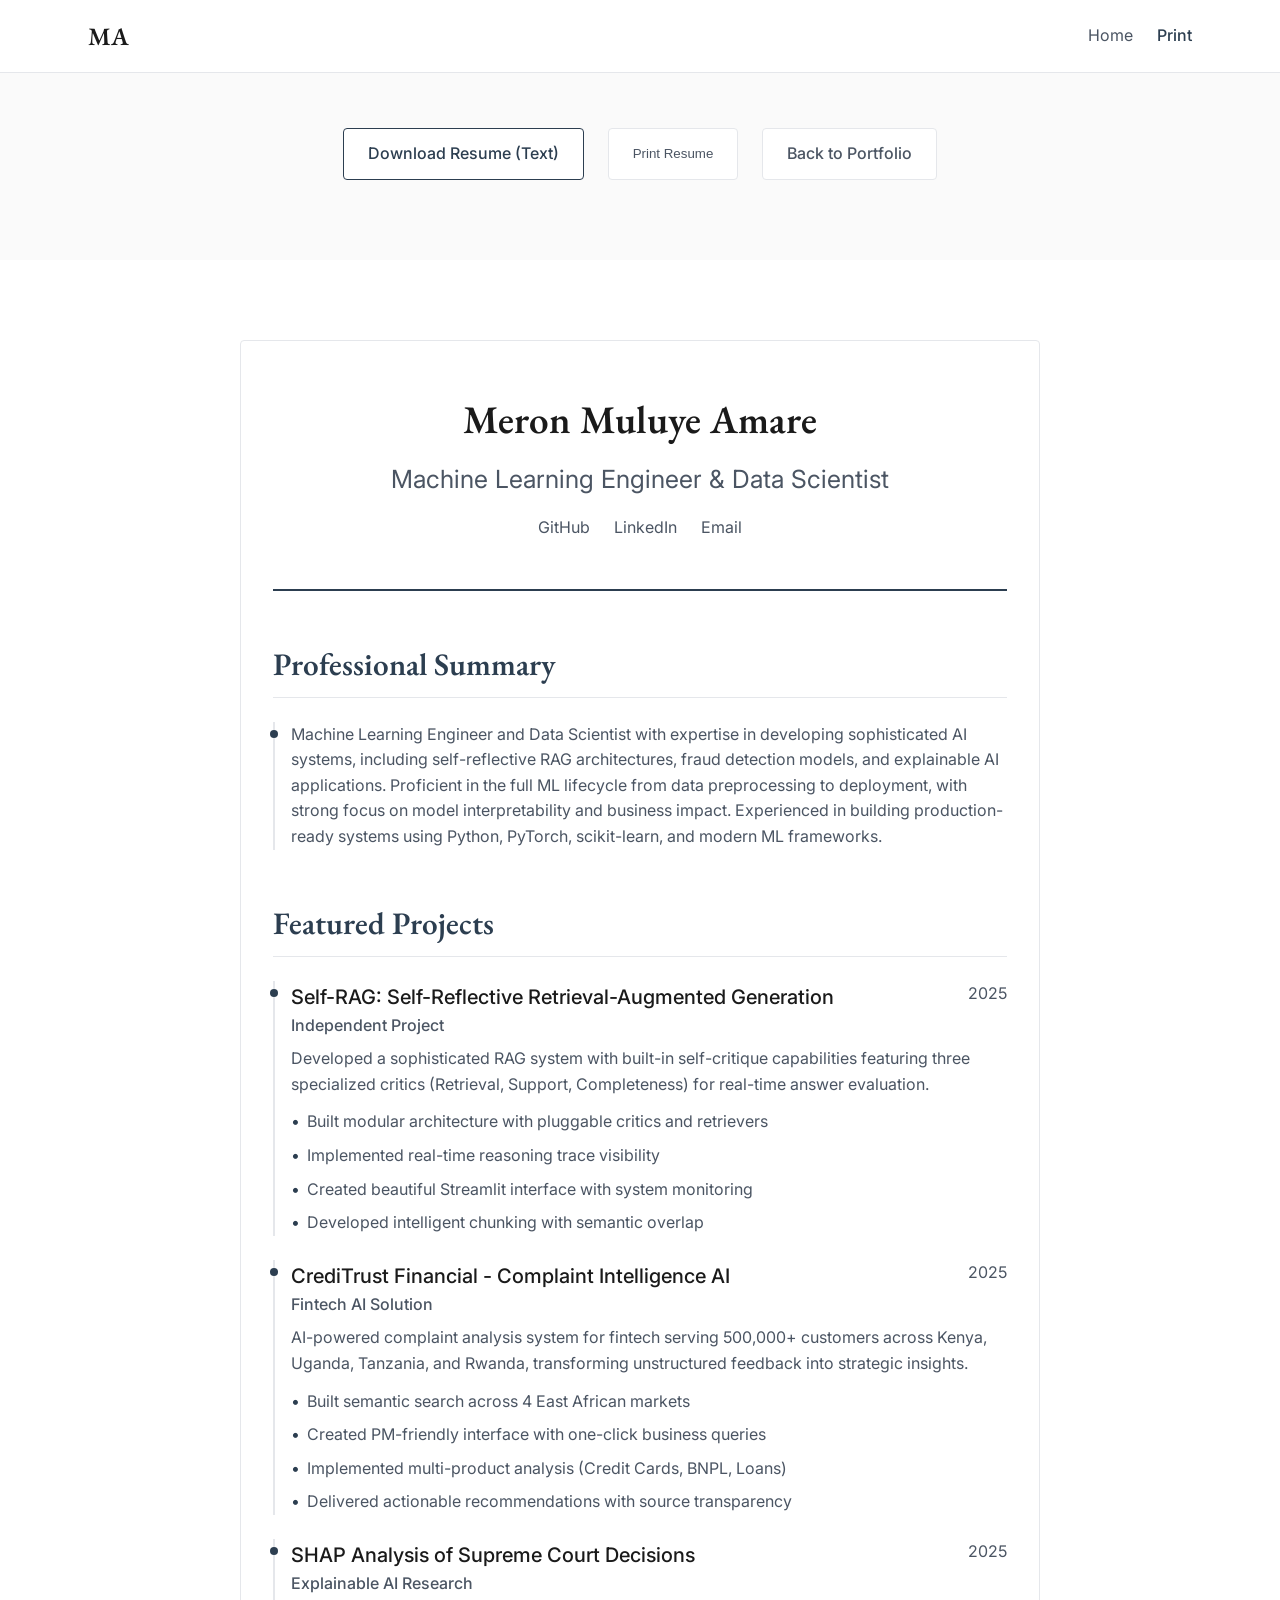
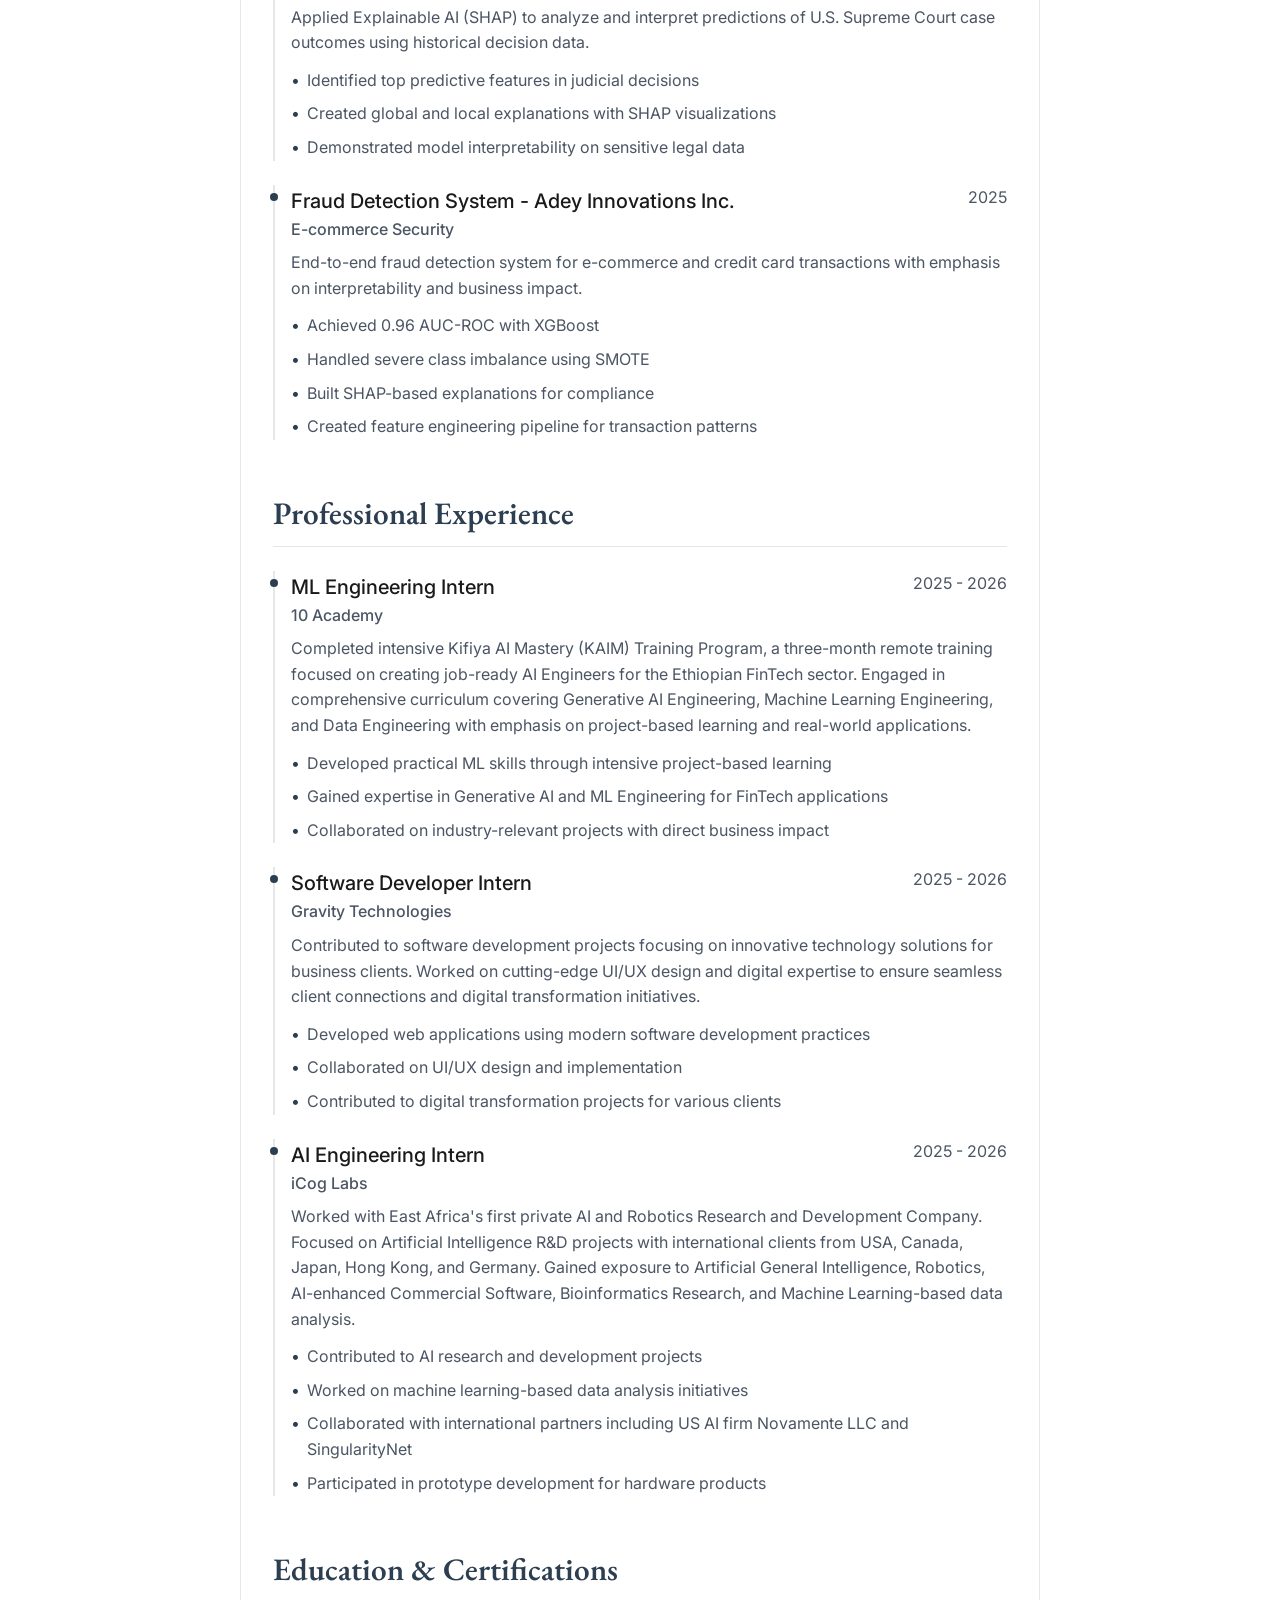
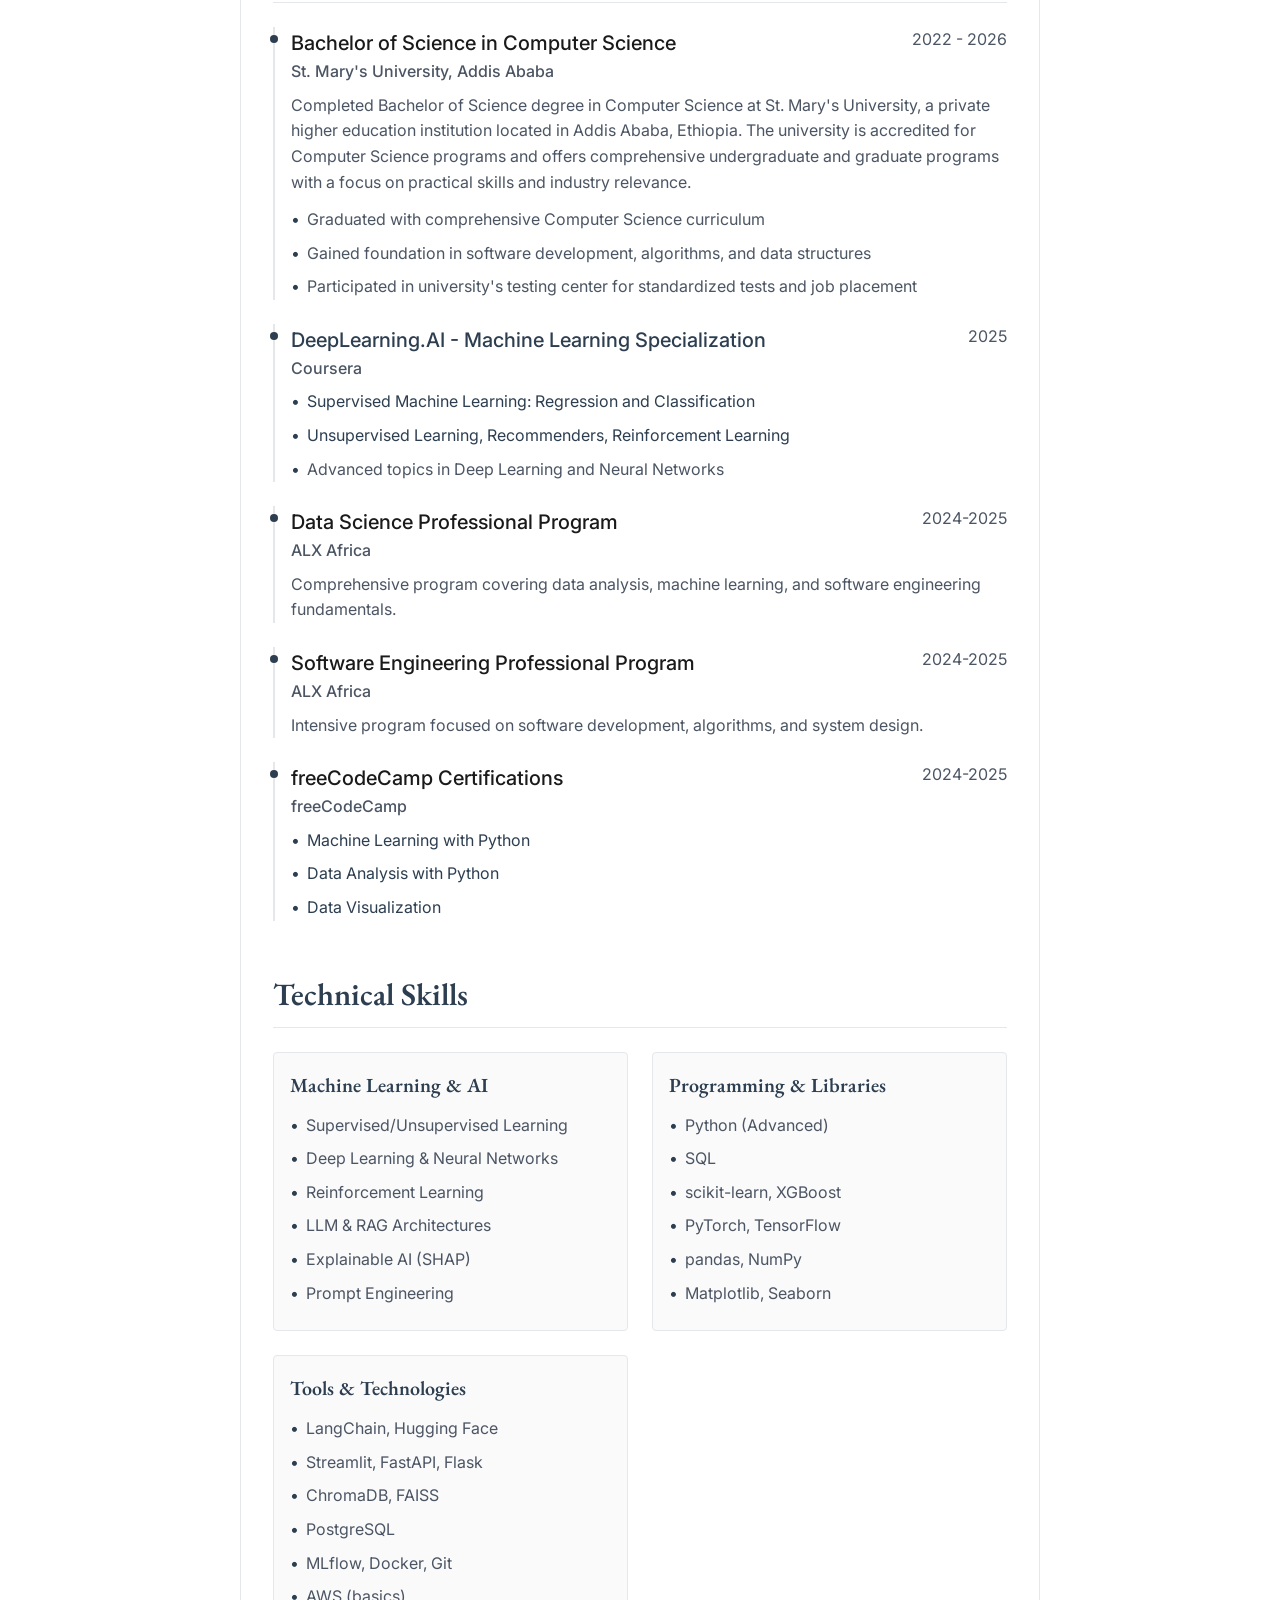
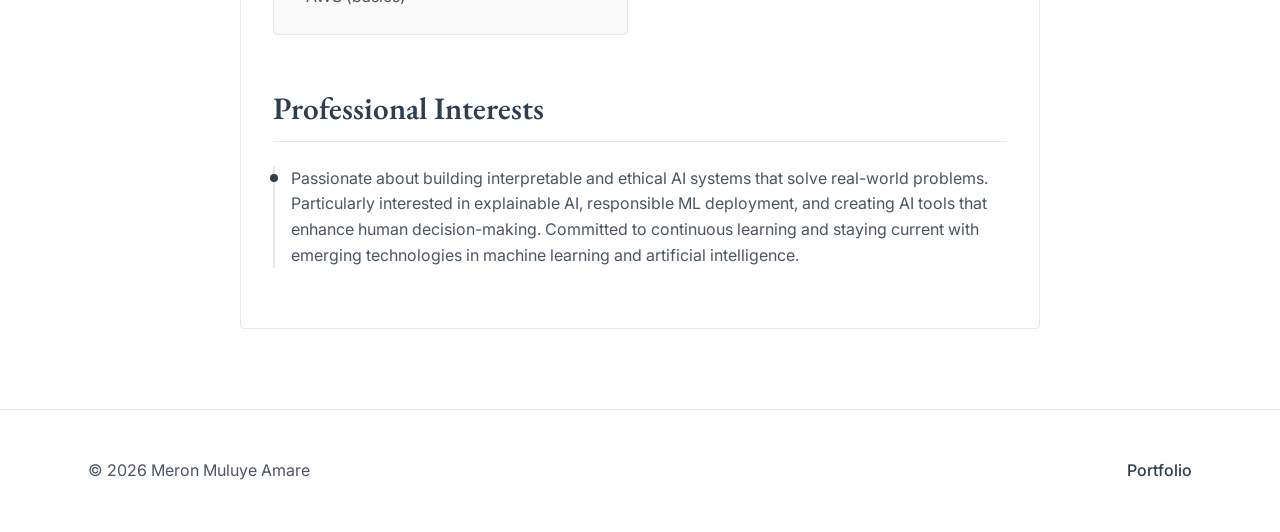
==== resume.html @ cf7e954b "Initial commit: Complete portfolio website with experience section and certificate modals" ====
<!DOCTYPE html>
<html lang="en">
<head>
    <meta charset="UTF-8">
    <meta name="viewport" content="width=device-width, initial-scale=1.0">
    <title>Resume - Meron Muluye Amare | Machine Learning Engineer & Data Scientist</title>
    <meta name="description" content="Professional resume of Meron Muluye Amare, Machine Learning Engineer & Data Scientist. Download PDF or view online.">
    <link rel="preconnect" href="https://fonts.googleapis.com">
    <link rel="preconnect" href="https://fonts.gstatic.com" crossorigin>
    <link href="https://fonts.googleapis.com/css2?family=EB+Garamond:wght@400;500;600&family=Inter:wght@300;400;500&family=JetBrains+Mono:wght@400;500&display=swap" rel="stylesheet">
    <link rel="stylesheet" href="css/main.css">
    <style>
        /* Resume-specific styles */
        .resume-hero {
            padding: calc(var(--space-24) + var(--space-8)) 0 var(--space-12);
            text-align: center;
            background-color: var(--surface);
        }
        
        .resume-content {
            max-width: 800px;
            margin: 0 auto;
            padding: var(--space-12) var(--space-8);
            background: var(--background);
            border: 1px solid var(--border);
            border-radius: var(--border-radius);
        }
        
        .resume-header {
            text-align: center;
            margin-bottom: var(--space-12);
            padding-bottom: var(--space-8);
            border-bottom: 2px solid var(--accent);
        }
        
        .resume-name {
            font-family: var(--font-heading);
            font-size: var(--scale-6);
            font-weight: 600;
            margin-bottom: var(--space-2);
            color: var(--text-primary);
        }
        
        .resume-title {
            font-size: var(--scale-4);
            color: var(--text-secondary);
            margin-bottom: var(--space-4);
            font-weight: 400;
        }
        
        .resume-contact {
            display: flex;
            justify-content: center;
            gap: var(--space-6);
            flex-wrap: wrap;
            margin-bottom: var(--space-4);
        }
        
        .resume-section {
            margin-bottom: var(--space-12);
        }
        
        .resume-section:last-child {
            margin-bottom: 0;
        }
        
        .resume-section-title {
            font-family: var(--font-heading);
            font-size: var(--scale-5);
            font-weight: 600;
            margin-bottom: var(--space-6);
            color: var(--accent);
            border-bottom: 1px solid var(--border);
            padding-bottom: var(--space-2);
        }
        
        .resume-item {
            margin-bottom: var(--space-6);
            padding-left: var(--space-4);
            border-left: 2px solid var(--border);
            position: relative;
        }
        
        .resume-item::before {
            content: '';
            position: absolute;
            left: -5px;
            top: 8px;
            width: 8px;
            height: 8px;
            background-color: var(--accent);
            border-radius: 50%;
        }
        
        .resume-item:last-child {
            margin-bottom: 0;
        }
        
        .resume-item-header {
            display: flex;
            justify-content: space-between;
            align-items: flex-start;
            margin-bottom: var(--space-2);
            flex-wrap: wrap;
            gap: var(--space-2);
        }
        
        .resume-item-title {
            font-size: var(--scale-3);
            font-weight: 500;
            color: var(--text-primary);
        }
        
        .resume-item-organization {
            font-size: var(--scale-2);
            color: var(--text-secondary);
            font-weight: 500;
        }
        
        .resume-item-date {
            font-size: var(--scale-2);
            color: var(--text-secondary);
            white-space: nowrap;
        }
        
        .resume-item-description {
            color: var(--text-secondary);
            line-height: 1.6;
            margin-bottom: var(--space-3);
        }
        
        .resume-item-achievements {
            list-style: none;
        }
        
        .resume-item-achievements li {
            color: var(--text-secondary);
            font-size: var(--scale-2);
            margin-bottom: var(--space-2);
            padding-left: var(--space-4);
            position: relative;
        }
        
        .resume-item-achievements li::before {
            content: '•';
            position: absolute;
            left: 0;
            color: var(--accent);
        }
        
        .resume-skills-grid {
            display: grid;
            grid-template-columns: repeat(auto-fit, minmax(250px, 1fr));
            gap: var(--space-6);
        }
        
        .resume-skill-category {
            background: var(--surface);
            border: 1px solid var(--border);
            border-radius: var(--border-radius);
            padding: var(--space-4);
        }
        
        .resume-skill-title {
            font-family: var(--font-heading);
            font-size: var(--scale-3);
            font-weight: 600;
            margin-bottom: var(--space-3);
            color: var(--accent);
        }
        
        .resume-skill-list {
            list-style: none;
        }
        
        .resume-skill-list li {
            color: var(--text-secondary);
            font-size: var(--scale-2);
            margin-bottom: var(--space-2);
            padding-left: var(--space-4);
            position: relative;
        }
        
        .resume-skill-list li::before {
            content: '•';
            position: absolute;
            left: 0;
            color: var(--accent);
        }
        
        .resume-actions {
            display: flex;
            justify-content: center;
            gap: var(--space-6);
            margin-bottom: var(--space-8);
            flex-wrap: wrap;
        }
        
        .resume-btn {
            display: inline-flex;
            align-items: center;
            gap: var(--space-2);
            padding: var(--space-3) var(--space-6);
            background: var(--background);
            border: 1px solid var(--accent);
            border-radius: var(--border-radius);
            color: var(--accent);
            font-weight: 500;
            transition: var(--transition);
            cursor: pointer;
        }
        
        .resume-btn:hover {
            background: var(--accent);
            color: var(--background);
        }
        
        .resume-btn--secondary {
            border-color: var(--border);
            color: var(--text-secondary);
        }
        
        .resume-btn--secondary:hover {
            background: var(--text-secondary);
            color: var(--background);
            border-color: var(--text-secondary);
        }
        
        .resume-item-link {
  color: var(--accent);
  text-decoration: none;
  transition: var(--transition);
  position: relative;
}

.resume-item-link:hover {
  color: var(--text-primary);
  text-decoration: underline;
}

.resume-item-link::after {
  content: '';
  position: absolute;
  bottom: -2px;
  left: 0;
  width: 0;
  height: 1px;
  background-color: var(--text-primary);
  transition: width 0.3s ease;
}

.resume-item-link:hover::after {
  width: 100%;
}

/* Certificate Modal */
.certificate-modal {
  display: none;
  position: fixed;
  top: 0;
  left: 0;
  width: 100%;
  height: 100%;
  background-color: rgba(0, 0, 0, 0.5);
  z-index: 2000;
  animation: fadeIn 0.3s ease;
}

.certificate-modal-content {
  position: relative;
  background-color: var(--background);
  margin: 10% auto;
  padding: 0;
  width: 90%;
  max-width: 600px;
  border-radius: var(--border-radius);
  box-shadow: 0 10px 30px rgba(0, 0, 0, 0.3);
  animation: slideIn 0.3s ease;
}

.certificate-modal-header {
  display: flex;
  justify-content: space-between;
  align-items: center;
  padding: var(--space-6);
  border-bottom: 1px solid var(--border);
}

.certificate-modal-title {
  font-family: var(--font-heading);
  font-size: var(--scale-4);
  font-weight: 600;
  color: var(--text-primary);
  margin: 0;
}

.certificate-modal-close {
  background: none;
  border: none;
  font-size: var(--scale-5);
  color: var(--text-secondary);
  cursor: pointer;
  padding: var(--space-2);
  border-radius: var(--border-radius);
  transition: var(--transition);
}

.certificate-modal-close:hover {
  background-color: var(--accent-light);
  color: var(--accent);
}

.certificate-modal-body {
  padding: var(--space-6);
}

.certificate-info {
  text-align: center;
}

.certificate-name {
  font-family: var(--font-heading);
  font-size: var(--scale-4);
  font-weight: 600;
  color: var(--text-primary);
  margin-bottom: var(--space-4);
}

.certificate-description {
  color: var(--text-secondary);
  margin-bottom: var(--space-6);
  line-height: 1.6;
}

.certificate-actions {
  display: flex;
  gap: var(--space-4);
  justify-content: center;
  flex-wrap: wrap;
}

.certificate-btn {
  display: inline-flex;
  align-items: center;
  gap: var(--space-2);
  padding: var(--space-3) var(--space-6);
  background: var(--accent);
  border: 1px solid var(--accent);
  border-radius: var(--border-radius);
  color: var(--background);
  font-weight: 500;
  text-decoration: none;
  transition: var(--transition);
  cursor: pointer;
}

.certificate-btn:hover {
  background: var(--text-primary);
  border-color: var(--text-primary);
}

.certificate-btn--secondary {
  background: var(--background);
  border-color: var(--border);
  color: var(--text-secondary);
}

.certificate-btn--secondary:hover {
  background: var(--text-secondary);
  color: var(--background);
  border-color: var(--text-secondary);
}

/* Animations */
@keyframes fadeIn {
  from { opacity: 0; }
  to { opacity: 1; }
}

@keyframes slideIn {
  from {
    transform: translateY(-50px);
    opacity: 0;
  }
  to {
    transform: translateY(0);
    opacity: 1;
  }
}

@media print {
            .resume-hero {
                padding: var(--space-8) 0 var(--space-6);
                background: none;
            }
            
            .resume-content {
                padding: var(--space-6);
                border: none;
                box-shadow: none;
            }
            
            .resume-actions {
                display: none;
            }
            
            .nav {
                display: none;
            }
            
            .footer {
                display: none;
            }
            
            .resume-section {
                page-break-inside: avoid;
                margin-bottom: var(--space-8);
            }
            
            .resume-item {
                page-break-inside: avoid;
            }
        }
        
        @media (max-width: 768px) {
            .resume-content {
                padding: var(--space-6);
            }
            
            .resume-name {
                font-size: var(--scale-5);
            }
            
            .resume-title {
                font-size: var(--scale-3);
            }
            
            .resume-contact {
                gap: var(--space-4);
            }
            
            .resume-item-header {
                flex-direction: column;
            }
            
            .resume-skills-grid {
                grid-template-columns: 1fr;
            }
        }
    </style>
</head>
<body>
    <header class="header">
        <nav class="nav">
            <div class="nav-container">
                <div class="nav-brand">
                    <h1 class="nav-name">MA</h1>
                </div>
                <div class="nav-links">
                    <a href="index.html" class="nav-link">Home</a>
                    <a href="#" class="nav-link nav-link--resume" onclick="window.print(); return false;">Print</a>
                </div>
            </div>
        </nav>
    </header>

    <main>
        <section class="resume-hero">
            <div class="container">
                <div class="resume-actions">
                    <a href="docs/Meron_Resume.txt" class="resume-btn" download>
                        <span>Download Resume (Text)</span>
                    </a>
                    <button class="resume-btn resume-btn--secondary" onclick="window.print()">
                        <span>Print Resume</span>
                    </button>
                    <a href="index.html" class="resume-btn resume-btn--secondary">
                        <span>Back to Portfolio</span>
                    </a>
                </div>
            </div>
        </section>

        <section class="resume-section">
            <div class="container">
                <div class="resume-content">
                    <div class="resume-header">
                        <h1 class="resume-name">Meron Muluye Amare</h1>
                        <p class="resume-title">Machine Learning Engineer & Data Scientist</p>
                        <div class="resume-contact">
                            <a href="https://github.com/meron-23" class="contact-link" target="_blank" rel="noopener">GitHub</a>
                            <a href="#" class="contact-link" target="_blank" rel="noopener">LinkedIn</a>
                            <a href="mailto:meron@example.com" class="contact-link">Email</a>
                        </div>
                    </div>

                    <div class="resume-section">
                        <h2 class="resume-section-title">Professional Summary</h2>
                        <div class="resume-item">
                            <p class="resume-item-description">
                                Machine Learning Engineer and Data Scientist with expertise in developing sophisticated AI systems, 
                                including self-reflective RAG architectures, fraud detection models, and explainable AI applications. 
                                Proficient in the full ML lifecycle from data preprocessing to deployment, with strong focus on 
                                model interpretability and business impact. Experienced in building production-ready systems using 
                                Python, PyTorch, scikit-learn, and modern ML frameworks.
                            </p>
                        </div>
                    </div>

                    <div class="resume-section">
                        <h2 class="resume-section-title">Featured Projects</h2>
                        
                        <div class="resume-item">
                            <div class="resume-item-header">
                                <div>
                                    <h3 class="resume-item-title">Self-RAG: Self-Reflective Retrieval-Augmented Generation</h3>
                                    <p class="resume-item-organization">Independent Project</p>
                                </div>
                                <p class="resume-item-date">2025</p>
                            </div>
                            <p class="resume-item-description">
                                Developed a sophisticated RAG system with built-in self-critique capabilities featuring three 
                                specialized critics (Retrieval, Support, Completeness) for real-time answer evaluation.
                            </p>
                            <ul class="resume-item-achievements">
                                <li>Built modular architecture with pluggable critics and retrievers</li>
                                <li>Implemented real-time reasoning trace visibility</li>
                                <li>Created beautiful Streamlit interface with system monitoring</li>
                                <li>Developed intelligent chunking with semantic overlap</li>
                            </ul>
                        </div>

                        <div class="resume-item">
                            <div class="resume-item-header">
                                <div>
                                    <h3 class="resume-item-title">CrediTrust Financial - Complaint Intelligence AI</h3>
                                    <p class="resume-item-organization">Fintech AI Solution</p>
                                </div>
                                <p class="resume-item-date">2025</p>
                            </div>
                            <p class="resume-item-description">
                                AI-powered complaint analysis system for fintech serving 500,000+ customers across Kenya, Uganda, 
                                Tanzania, and Rwanda, transforming unstructured feedback into strategic insights.
                            </p>
                            <ul class="resume-item-achievements">
                                <li>Built semantic search across 4 East African markets</li>
                                <li>Created PM-friendly interface with one-click business queries</li>
                                <li>Implemented multi-product analysis (Credit Cards, BNPL, Loans)</li>
                                <li>Delivered actionable recommendations with source transparency</li>
                            </ul>
                        </div>

                        <div class="resume-item">
                            <div class="resume-item-header">
                                <div>
                                    <h3 class="resume-item-title">SHAP Analysis of Supreme Court Decisions</h3>
                                    <p class="resume-item-organization">Explainable AI Research</p>
                                </div>
                                <p class="resume-item-date">2025</p>
                            </div>
                            <p class="resume-item-description">
                                Applied Explainable AI (SHAP) to analyze and interpret predictions of U.S. Supreme Court case 
                                outcomes using historical decision data.
                            </p>
                            <ul class="resume-item-achievements">
                                <li>Identified top predictive features in judicial decisions</li>
                                <li>Created global and local explanations with SHAP visualizations</li>
                                <li>Demonstrated model interpretability on sensitive legal data</li>
                            </ul>
                        </div>

                        <div class="resume-item">
                            <div class="resume-item-header">
                                <div>
                                    <h3 class="resume-item-title">Fraud Detection System - Adey Innovations Inc.</h3>
                                    <p class="resume-item-organization">E-commerce Security</p>
                                </div>
                                <p class="resume-item-date">2025</p>
                            </div>
                            <p class="resume-item-description">
                                End-to-end fraud detection system for e-commerce and credit card transactions with emphasis on 
                                interpretability and business impact.
                            </p>
                            <ul class="resume-item-achievements">
                                <li>Achieved 0.96 AUC-ROC with XGBoost</li>
                                <li>Handled severe class imbalance using SMOTE</li>
                                <li>Built SHAP-based explanations for compliance</li>
                                <li>Created feature engineering pipeline for transaction patterns</li>
                            </ul>
                        </div>
                    </div>

                    <div class="resume-section">
                        <h2 class="resume-section-title">Professional Experience</h2>
                        
                        <div class="resume-item">
                            <div class="resume-item-header">
                                <div>
                                    <h3 class="resume-item-title">ML Engineering Intern</h3>
                                    <p class="resume-item-organization">10 Academy</p>
                                </div>
                                <p class="resume-item-date">2025 - 2026</p>
                            </div>
                            <p class="resume-item-description">
                                Completed intensive Kifiya AI Mastery (KAIM) Training Program, a three-month remote training focused on creating job-ready AI Engineers for the Ethiopian FinTech sector. Engaged in comprehensive curriculum covering Generative AI Engineering, Machine Learning Engineering, and Data Engineering with emphasis on project-based learning and real-world applications.
                            </p>
                            <ul class="resume-item-achievements">
                                <li>Developed practical ML skills through intensive project-based learning</li>
                                <li>Gained expertise in Generative AI and ML Engineering for FinTech applications</li>
                                <li>Collaborated on industry-relevant projects with direct business impact</li>
                            </ul>
                        </div>

                        <div class="resume-item">
                            <div class="resume-item-header">
                                <div>
                                    <h3 class="resume-item-title">Software Developer Intern</h3>
                                    <p class="resume-item-organization">Gravity Technologies</p>
                                </div>
                                <p class="resume-item-date">2025 - 2026</p>
                            </div>
                            <p class="resume-item-description">
                                Contributed to software development projects focusing on innovative technology solutions for business clients. Worked on cutting-edge UI/UX design and digital expertise to ensure seamless client connections and digital transformation initiatives.
                            </p>
                            <ul class="resume-item-achievements">
                                <li>Developed web applications using modern software development practices</li>
                                <li>Collaborated on UI/UX design and implementation</li>
                                <li>Contributed to digital transformation projects for various clients</li>
                            </ul>
                        </div>

                        <div class="resume-item">
                            <div class="resume-item-header">
                                <div>
                                    <h3 class="resume-item-title">AI Engineering Intern</h3>
                                    <p class="resume-item-organization">iCog Labs</p>
                                </div>
                                <p class="resume-item-date">2025 - 2026</p>
                            </div>
                            <p class="resume-item-description">
                                Worked with East Africa's first private AI and Robotics Research and Development Company. Focused on Artificial Intelligence R&D projects with international clients from USA, Canada, Japan, Hong Kong, and Germany. Gained exposure to Artificial General Intelligence, Robotics, AI-enhanced Commercial Software, Bioinformatics Research, and Machine Learning-based data analysis.
                            </p>
                            <ul class="resume-item-achievements">
                                <li>Contributed to AI research and development projects</li>
                                <li>Worked on machine learning-based data analysis initiatives</li>
                                <li>Collaborated with international partners including US AI firm Novamente LLC and SingularityNet</li>
                                <li>Participated in prototype development for hardware products</li>
                            </ul>
                        </div>
                    </div>

                    <div class="resume-section">
                        <h2 class="resume-section-title">Education & Certifications</h2>
                        
                        <div class="resume-item">
                            <div class="resume-item-header">
                                <div>
                                    <h3 class="resume-item-title">Bachelor of Science in Computer Science</h3>
                                    <p class="resume-item-organization">St. Mary's University, Addis Ababa</p>
                                </div>
                                <p class="resume-item-date">2022 - 2026</p>
                            </div>
                            <p class="resume-item-description">
                                Completed Bachelor of Science degree in Computer Science at St. Mary's University, a private higher education institution located in Addis Ababa, Ethiopia. The university is accredited for Computer Science programs and offers comprehensive undergraduate and graduate programs with a focus on practical skills and industry relevance.
                            </p>
                            <ul class="resume-item-achievements">
                                <li>Graduated with comprehensive Computer Science curriculum</li>
                                <li>Gained foundation in software development, algorithms, and data structures</li>
                                <li>Participated in university's testing center for standardized tests and job placement</li>
                            </ul>
                        </div>

                        <div class="resume-item">
                            <div class="resume-item-header">
                                <div>
                                    <h3 class="resume-item-title"><a href="https://www.coursera.org/account/accomplishments/specialization/certificate" target="_blank" rel="noopener" class="resume-item-link">DeepLearning.AI - Machine Learning Specialization</a></h3>
                                    <p class="resume-item-organization">Coursera</p>
                                </div>
                                <p class="resume-item-date">2025</p>
                            </div>
                            <ul class="resume-item-achievements">
                                <li><a href="#" onclick="showCertificate('supervised-learning')" class="resume-item-link">Supervised Machine Learning: Regression and Classification</a></li>
                                <li><a href="#" onclick="showCertificate('unsupervised-learning')" class="resume-item-link">Unsupervised Learning, Recommenders, Reinforcement Learning</a></li>
                                <li>Advanced topics in Deep Learning and Neural Networks</li>
                            </ul>
                        </div>

                        <div class="resume-item">
                            <div class="resume-item-header">
                                <div>
                                    <h3 class="resume-item-title">Data Science Professional Program</h3>
                                    <p class="resume-item-organization">ALX Africa</p>
                                </div>
                                <p class="resume-item-date">2024-2025</p>
                            </div>
                            <p class="resume-item-description">
                                Comprehensive program covering data analysis, machine learning, and software engineering fundamentals.
                            </p>
                        </div>

                        <div class="resume-item">
                            <div class="resume-item-header">
                                <div>
                                    <h3 class="resume-item-title">Software Engineering Professional Program</h3>
                                    <p class="resume-item-organization">ALX Africa</p>
                                </div>
                                <p class="resume-item-date">2024-2025</p>
                            </div>
                            <p class="resume-item-description">
                                Intensive program focused on software development, algorithms, and system design.
                            </p>
                        </div>

                        <div class="resume-item">
                            <div class="resume-item-header">
                                <div>
                                    <h3 class="resume-item-title">freeCodeCamp Certifications</h3>
                                    <p class="resume-item-organization">freeCodeCamp</p>
                                </div>
                                <p class="resume-item-date">2024-2025</p>
                            </div>
                            <ul class="resume-item-achievements">
                                <li><a href="#" onclick="showCertificate('machine-learning-python')" class="resume-item-link">Machine Learning with Python</a></li>
                                <li><a href="#" onclick="showCertificate('data-analysis-python')" class="resume-item-link">Data Analysis with Python</a></li>
                                <li><a href="#" onclick="showCertificate('data-visualization')" class="resume-item-link">Data Visualization</a></li>
                            </ul>
                        </div>
                    </div>

                    <div class="resume-section">
                        <h2 class="resume-section-title">Technical Skills</h2>
                        <div class="resume-skills-grid">
                            <div class="resume-skill-category">
                                <h3 class="resume-skill-title">Machine Learning & AI</h3>
                                <ul class="resume-skill-list">
                                    <li>Supervised/Unsupervised Learning</li>
                                    <li>Deep Learning & Neural Networks</li>
                                    <li>Reinforcement Learning</li>
                                    <li>LLM & RAG Architectures</li>
                                    <li>Explainable AI (SHAP)</li>
                                    <li>Prompt Engineering</li>
                                </ul>
                            </div>

                            <div class="resume-skill-category">
                                <h3 class="resume-skill-title">Programming & Libraries</h3>
                                <ul class="resume-skill-list">
                                    <li>Python (Advanced)</li>
                                    <li>SQL</li>
                                    <li>scikit-learn, XGBoost</li>
                                    <li>PyTorch, TensorFlow</li>
                                    <li>pandas, NumPy</li>
                                    <li>Matplotlib, Seaborn</li>
                                </ul>
                            </div>

                            <div class="resume-skill-category">
                                <h3 class="resume-skill-title">Tools & Technologies</h3>
                                <ul class="resume-skill-list">
                                    <li>LangChain, Hugging Face</li>
                                    <li>Streamlit, FastAPI, Flask</li>
                                    <li>ChromaDB, FAISS</li>
                                    <li>PostgreSQL</li>
                                    <li>MLflow, Docker, Git</li>
                                    <li>AWS (basics)</li>
                                </ul>
                            </div>
                        </div>
                    </div>

                    <div class="resume-section">
                        <h2 class="resume-section-title">Professional Interests</h2>
                        <div class="resume-item">
                            <p class="resume-item-description">
                                Passionate about building interpretable and ethical AI systems that solve real-world problems. 
                                Particularly interested in explainable AI, responsible ML deployment, and creating AI tools that 
                                enhance human decision-making. Committed to continuous learning and staying current with 
                                emerging technologies in machine learning and artificial intelligence.
                            </p>
                        </div>
                    </div>
                </div>
            </div>
        </section>
    </main>

    <footer class="footer">
        <div class="container">
            <div class="footer-content">
                <p>&copy; 2026 Meron Muluye Amare</p>
                <a href="index.html" class="footer-link">Portfolio</a>
            </div>
        </div>
    </footer>

    <!-- Certificate Modal -->
    <div id="certificate-modal" class="certificate-modal">
        <div class="certificate-modal-content">
            <div class="certificate-modal-header">
                <h3 class="certificate-modal-title">Certificate Verification</h3>
                <button class="certificate-modal-close" onclick="closeCertificate()">&times;</button>
            </div>
            <div class="certificate-modal-body">
                <div class="certificate-info">
                    <h4 class="certificate-name" id="certificate-name"></h4>
                    <p class="certificate-description" id="certificate-description"></p>
                    <div class="certificate-actions">
                        <a href="#" id="certificate-link" target="_blank" rel="noopener" class="certificate-btn">View Original Certificate</a>
                        <button class="certificate-btn certificate-btn--secondary" onclick="closeCertificate()">Close</button>
                    </div>
                </div>
            </div>
        </div>
    </div>

    <script src="js/main.js"></script>
</body>
</html>
---- css/main.css ----
/* CSS Variables - Design System */
:root {
  /* Color Palette */
  --background: #ffffff;
  --surface: #fafafa;
  --text-primary: #1a1a1a;
  --text-secondary: #4b5563;
  --accent: #2c3e50;
  --accent-light: #eef2f6;
  --border: #e5e7eb;
  --success: #047857;

  /* Typography */
  --font-heading: 'EB Garamond', serif;
  --font-body: 'Inter', sans-serif;
  --font-code: 'JetBrains Mono', monospace;

  /* Modular Scale */
  --scale-1: 0.8rem;
  --scale-2: 1rem;
  --scale-3: 1.25rem;
  --scale-4: 1.563rem;
  --scale-5: 1.953rem;
  --scale-6: 2.441rem;
  --scale-7: 3.052rem;

  /* Spacing */
  --space-1: 0.25rem;
  --space-2: 0.5rem;
  --space-3: 0.75rem;
  --space-4: 1rem;
  --space-5: 1.25rem;
  --space-6: 1.5rem;
  --space-8: 2rem;
  --space-10: 2.5rem;
  --space-12: 3rem;
  --space-16: 4rem;
  --space-20: 5rem;
  --space-24: 6rem;

  /* Layout */
  --max-width: 1200px;
  --border-radius: 4px;
  --transition: all 0.3s cubic-bezier(0.4, 0, 0.2, 1);
}

/* Reset & Base Styles */
*,
*::before,
*::after {
  box-sizing: border-box;
  margin: 0;
  padding: 0;
}

html {
  scroll-behavior: smooth;
}

body {
  font-family: var(--font-body);
  font-size: var(--scale-2);
  line-height: 1.6;
  color: var(--text-primary);
  background-color: var(--background);
  -webkit-font-smoothing: antialiased;
  -moz-osx-font-smoothing: grayscale;
}

img {
  max-width: 100%;
  height: auto;
  display: block;
}

a {
  color: inherit;
  text-decoration: none;
  transition: var(--transition);
}

ul {
  list-style: none;
}

/* Container */
.container {
  max-width: var(--max-width);
  margin: 0 auto;
  padding: 0 var(--space-8);
}

@media (min-width: 768px) {
  .container {
    padding: 0 var(--space-12);
  }
}

/* Header & Navigation */
.header {
  position: fixed;
  top: 0;
  left: 0;
  right: 0;
  background: rgba(255, 255, 255, 0.95);
  backdrop-filter: blur(10px);
  border-bottom: 1px solid var(--border);
  z-index: 1000;
}

.nav {
  padding: var(--space-4) 0;
}

.nav-container {
  max-width: var(--max-width);
  margin: 0 auto;
  padding: 0 var(--space-8);
  display: flex;
  justify-content: space-between;
  align-items: center;
}

@media (min-width: 768px) {
  .nav-container {
    padding: 0 var(--space-12);
  }
}

.nav-name {
  font-family: var(--font-heading);
  font-size: var(--scale-4);
  font-weight: 600;
  color: var(--text-primary);
}

.nav-links {
  display: flex;
  gap: var(--space-6);
  align-items: center;
}

.nav-link {
  font-size: var(--scale-2);
  color: var(--text-secondary);
  position: relative;
}

.nav-link:hover {
  color: var(--accent);
}

.nav-link::after {
  content: '';
  position: absolute;
  bottom: -2px;
  left: 0;
  width: 0;
  height: 1px;
  background-color: var(--accent);
  transition: width 0.3s ease;
}

.nav-link:hover::after {
  width: 100%;
}

.nav-link--resume {
  color: var(--accent);
  font-weight: 500;
}

/* Hero Section */
.hero {
  padding: calc(var(--space-24) + var(--space-8)) 0 var(--space-20);
  text-align: center;
}

.hero-content {
  max-width: 800px;
  margin: 0 auto;
}

.hero-name {
  font-family: var(--font-heading);
  font-size: var(--scale-7);
  font-weight: 600;
  line-height: 1.2;
  margin-bottom: var(--space-4);
  color: var(--text-primary);
}

@media (min-width: 768px) {
  .hero-name {
    font-size: calc(var(--scale-7) * 1.2);
  }
}

.hero-title {
  font-size: var(--scale-4);
  color: var(--text-secondary);
  margin-bottom: var(--space-8);
  font-weight: 400;
}

.hero-contact {
  display: flex;
  justify-content: center;
  gap: var(--space-8);
  flex-wrap: wrap;
}

.contact-link {
  font-size: var(--scale-2);
  color: var(--text-secondary);
  position: relative;
}

.contact-link:hover {
  color: var(--accent);
}

.contact-link::after {
  content: '';
  position: absolute;
  bottom: -2px;
  left: 0;
  width: 0;
  height: 1px;
  background-color: var(--accent);
  transition: width 0.3s ease;
}

.contact-link:hover::after {
  width: 100%;
}

/* Section Styles */
section {
  padding: var(--space-20) 0;
}

.section-title {
  font-family: var(--font-heading);
  font-size: var(--scale-6);
  font-weight: 600;
  text-align: center;
  margin-bottom: var(--space-16);
  color: var(--text-primary);
}

/* Projects Section */
.projects {
  background-color: var(--surface);
}

.projects-grid {
  display: grid;
  gap: var(--space-12);
  max-width: 900px;
  margin: 0 auto;
}

.project-card {
  background: var(--background);
  border: 1px solid var(--border);
  border-radius: var(--border-radius);
  overflow: hidden;
  transition: var(--transition);
}

.project-card:hover {
  border-color: var(--accent);
  transform: translateY(-2px);
}

.project-image {
  width: 100%;
  height: 300px;
  overflow: hidden;
  background-color: var(--accent-light);
}

.project-image img {
  width: 100%;
  height: 100%;
  object-fit: cover;
  transition: var(--transition);
}

.project-card:hover .project-image img {
  transform: scale(1.02);
}

.project-content {
  padding: var(--space-6);
}

.project-title {
  font-family: var(--font-heading);
  font-size: var(--scale-5);
  font-weight: 600;
  margin-bottom: var(--space-3);
  line-height: 1.3;
}

.project-description {
  color: var(--text-secondary);
  margin-bottom: var(--space-4);
  line-height: 1.6;
}

.project-tech {
  display: flex;
  flex-wrap: wrap;
  gap: var(--space-2);
  margin-bottom: var(--space-4);
}

.tech-tag {
  font-family: var(--font-code);
  font-size: var(--scale-1);
  background-color: var(--accent-light);
  color: var(--accent);
  padding: var(--space-1) var(--space-2);
  border-radius: var(--border-radius);
}

.project-achievements {
  margin-bottom: var(--space-4);
}

.achievement-list {
  list-style: none;
}

.achievement-list li {
  color: var(--text-secondary);
  font-size: var(--scale-2);
  margin-bottom: var(--space-2);
  padding-left: var(--space-4);
  position: relative;
}

.achievement-list li::before {
  content: '•';
  position: absolute;
  left: 0;
  color: var(--accent);
}

.project-link {
  color: var(--accent);
  font-weight: 500;
  position: relative;
}

.project-link:hover {
  color: var(--text-primary);
}

.project-link::after {
  content: '';
  position: absolute;
  bottom: -2px;
  left: 0;
  width: 0;
  height: 1px;
  background-color: var(--text-primary);
  transition: width 0.3s ease;
}

.project-link:hover::after {
  width: 100%;
}

/* Experience Section */
.experience {
  background-color: var(--surface);
}

.experience-grid {
  display: grid;
  gap: var(--space-12);
  max-width: 900px;
  margin: 0 auto;
}

.experience-category {
  background: var(--background);
  border: 1px solid var(--border);
  border-radius: var(--border-radius);
  padding: var(--space-6);
}

.category-title {
  font-family: var(--font-heading);
  font-size: var(--scale-4);
  font-weight: 600;
  margin-bottom: var(--space-4);
  color: var(--accent);
}

.experience-items {
  display: grid;
  gap: var(--space-4);
}

.experience-item {
  padding-bottom: var(--space-4);
  border-bottom: 1px solid var(--border);
}

.experience-item:last-child {
  border-bottom: none;
  padding-bottom: 0;
}

.item-description {
  color: var(--text-secondary);
  margin-bottom: var(--space-3);
  line-height: 1.6;
}

.item-achievements {
  margin-top: var(--space-3);
}

.item-achievements ul {
  list-style: none;
}

.item-achievements li {
  color: var(--text-secondary);
  font-size: var(--scale-2);
  margin-bottom: var(--space-2);
  padding-left: var(--space-4);
  position: relative;
}

.item-achievements li::before {
  content: '•';
  position: absolute;
  left: 0;
  color: var(--accent);
}

/* Education Section */
.education-grid {
  display: grid;
  gap: var(--space-12);
  max-width: 900px;
  margin: 0 auto;
}

.education-category {
  background: var(--surface);
  border: 1px solid var(--border);
  border-radius: var(--border-radius);
  padding: var(--space-6);
}

.category-title {
  font-family: var(--font-heading);
  font-size: var(--scale-4);
  font-weight: 600;
  margin-bottom: var(--space-4);
  color: var(--accent);
}

.education-items {
  display: grid;
  gap: var(--space-4);
}

.education-item {
  padding-bottom: var(--space-4);
  border-bottom: 1px solid var(--border);
}

.education-item:last-child {
  border-bottom: none;
  padding-bottom: 0;
}

.item-title {
  font-size: var(--scale-3);
  font-weight: 500;
  margin-bottom: var(--space-1);
  color: var(--text-primary);
}

.item-organization,
.item-date {
  font-size: var(--scale-2);
  color: var(--text-secondary);
  margin-bottom: var(--space-2);
}

.item-skills {
  font-size: var(--scale-1);
  color: var(--text-secondary);
  line-height: 1.5;
}

.item-link {
  color: var(--accent);
  text-decoration: none;
  transition: var(--transition);
  position: relative;
}

.item-link:hover {
  color: var(--text-primary);
  text-decoration: underline;
}

.item-link::after {
  content: '';
  position: absolute;
  bottom: -2px;
  left: 0;
  width: 0;
  height: 1px;
  background-color: var(--text-primary);
  transition: width 0.3s ease;
}

.item-link:hover::after {
  width: 100%;
}

/* Skills Section */
.skills {
  background-color: var(--surface);
}

.skills-grid {
  display: grid;
  gap: var(--space-12);
  max-width: 900px;
  margin: 0 auto;
}

.skill-category {
  background: var(--background);
  border: 1px solid var(--border);
  border-radius: var(--border-radius);
  padding: var(--space-6);
}

.skill-title {
  font-family: var(--font-heading);
  font-size: var(--scale-4);
  font-weight: 600;
  margin-bottom: var(--space-4);
  color: var(--accent);
}

.skill-list {
  display: grid;
  gap: var(--space-3);
}

.skill-list li {
  color: var(--text-secondary);
  font-size: var(--scale-2);
  padding-left: var(--space-4);
  position: relative;
}

.skill-list li::before {
  content: '•';
  position: absolute;
  left: 0;
  color: var(--accent);
}

/* Footer */
.footer {
  padding: var(--space-12) 0;
  border-top: 1px solid var(--border);
}

.footer-content {
  display: flex;
  justify-content: space-between;
  align-items: center;
  flex-wrap: wrap;
  gap: var(--space-4);
}

.footer-content p {
  color: var(--text-secondary);
  font-size: var(--scale-2);
}

.footer-links {
  display: flex;
  gap: var(--space-6);
  align-items: center;
  flex-wrap: wrap;
}

.footer-link {
  color: var(--accent);
  font-weight: 500;
  position: relative;
}

.footer-link:hover {
  color: var(--text-primary);
}

.footer-link::after {
  content: '';
  position: absolute;
  bottom: -2px;
  left: 0;
  width: 0;
  height: 1px;
  background-color: var(--text-primary);
  transition: width 0.3s ease;
}

.footer-link:hover::after {
  width: 100%;
}

/* Mobile Menu (for future implementation) */
@media (max-width: 768px) {
  .nav-links {
    gap: var(--space-4);
  }
  
  .hero-name {
    font-size: var(--scale-6);
  }
  
  .hero-contact {
    gap: var(--space-4);
  }
  
  .section-title {
    font-size: var(--scale-5);
  }
  
  .project-content {
    padding: var(--space-4);
  }
  
  .education-category,
  .skill-category {
    padding: var(--space-4);
  }
}

/* Certificate Modal */
.certificate-modal {
  display: none;
  position: fixed;
  top: 0;
  left: 0;
  width: 100%;
  height: 100%;
  background-color: rgba(0, 0, 0, 0.5);
  z-index: 2000;
  animation: fadeIn 0.3s ease;
}

.certificate-modal-content {
  position: relative;
  background-color: var(--background);
  margin: 10% auto;
  padding: 0;
  width: 90%;
  max-width: 600px;
  border-radius: var(--border-radius);
  box-shadow: 0 10px 30px rgba(0, 0, 0, 0.3);
  animation: slideIn 0.3s ease;
}

.certificate-modal-header {
  display: flex;
  justify-content: space-between;
  align-items: center;
  padding: var(--space-6);
  border-bottom: 1px solid var(--border);
}

.certificate-modal-title {
  font-family: var(--font-heading);
  font-size: var(--scale-4);
  font-weight: 600;
  color: var(--text-primary);
  margin: 0;
}

.certificate-modal-close {
  background: none;
  border: none;
  font-size: var(--scale-5);
  color: var(--text-secondary);
  cursor: pointer;
  padding: var(--space-2);
  border-radius: var(--border-radius);
  transition: var(--transition);
}

.certificate-modal-close:hover {
  background-color: var(--accent-light);
  color: var(--accent);
}

.certificate-modal-body {
  padding: var(--space-6);
}

.certificate-info {
  text-align: center;
}

.certificate-name {
  font-family: var(--font-heading);
  font-size: var(--scale-4);
  font-weight: 600;
  color: var(--text-primary);
  margin-bottom: var(--space-4);
}

.certificate-description {
  color: var(--text-secondary);
  margin-bottom: var(--space-6);
  line-height: 1.6;
}

.certificate-actions {
  display: flex;
  gap: var(--space-4);
  justify-content: center;
  flex-wrap: wrap;
}

.certificate-btn {
  display: inline-flex;
  align-items: center;
  gap: var(--space-2);
  padding: var(--space-3) var(--space-6);
  background: var(--accent);
  border: 1px solid var(--accent);
  border-radius: var(--border-radius);
  color: var(--background);
  font-weight: 500;
  text-decoration: none;
  transition: var(--transition);
  cursor: pointer;
}

.certificate-btn:hover {
  background: var(--text-primary);
  border-color: var(--text-primary);
}

.certificate-btn--secondary {
  background: var(--background);
  border-color: var(--border);
  color: var(--text-secondary);
}

.certificate-btn--secondary:hover {
  background: var(--text-secondary);
  color: var(--background);
  border-color: var(--text-secondary);
}

/* Animations */
@keyframes fadeIn {
  from { opacity: 0; }
  to { opacity: 1; }
}

@keyframes slideIn {
  from {
    transform: translateY(-50px);
    opacity: 0;
  }
  to {
    transform: translateY(0);
    opacity: 1;
  }
}

/* Print Styles */
@media print {
  .header {
    position: static;
    background: none;
    border-bottom: 1px solid var(--border);
  }
  
  .hero-contact a::after,
  .nav-link::after,
  .project-link::after,
  .footer-link::after {
    display: none;
  }
  
  .project-card:hover {
    transform: none;
    border-color: var(--border);
  }
  
  section {
    page-break-inside: avoid;
  }
}
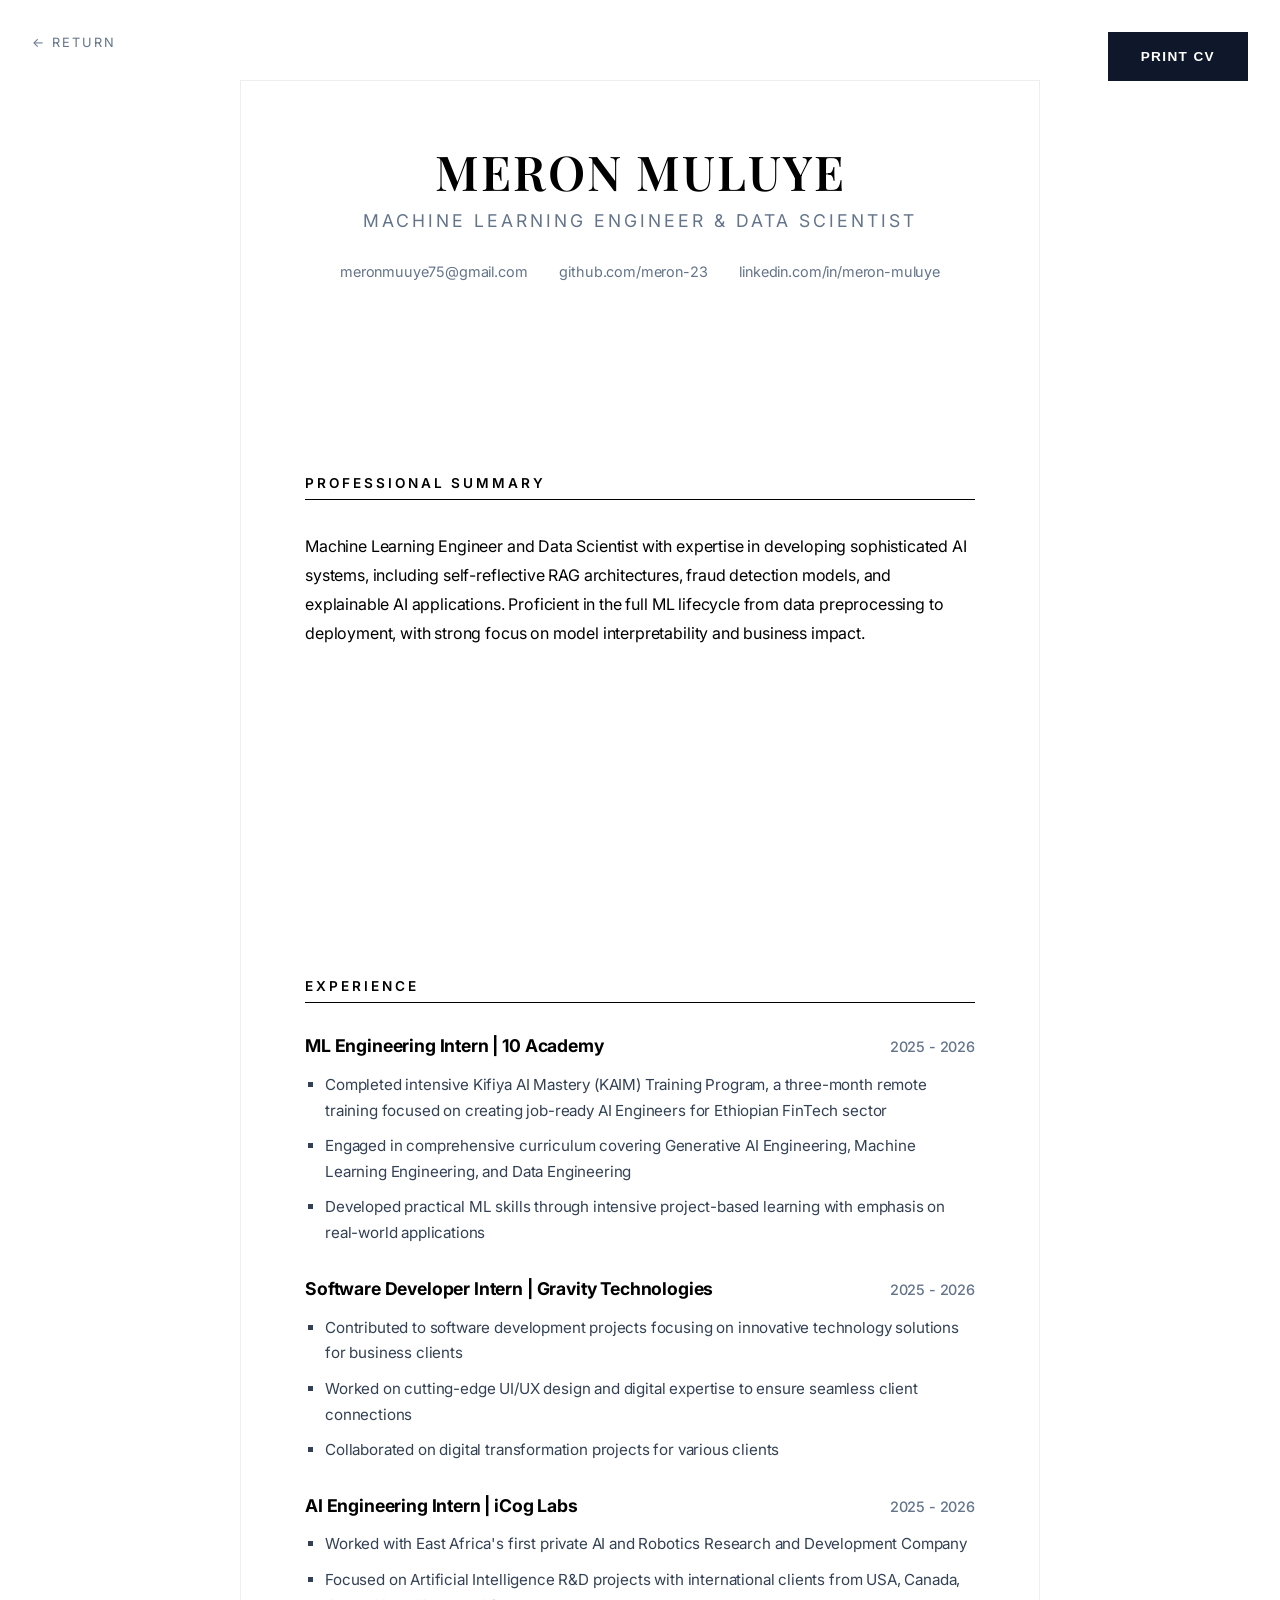
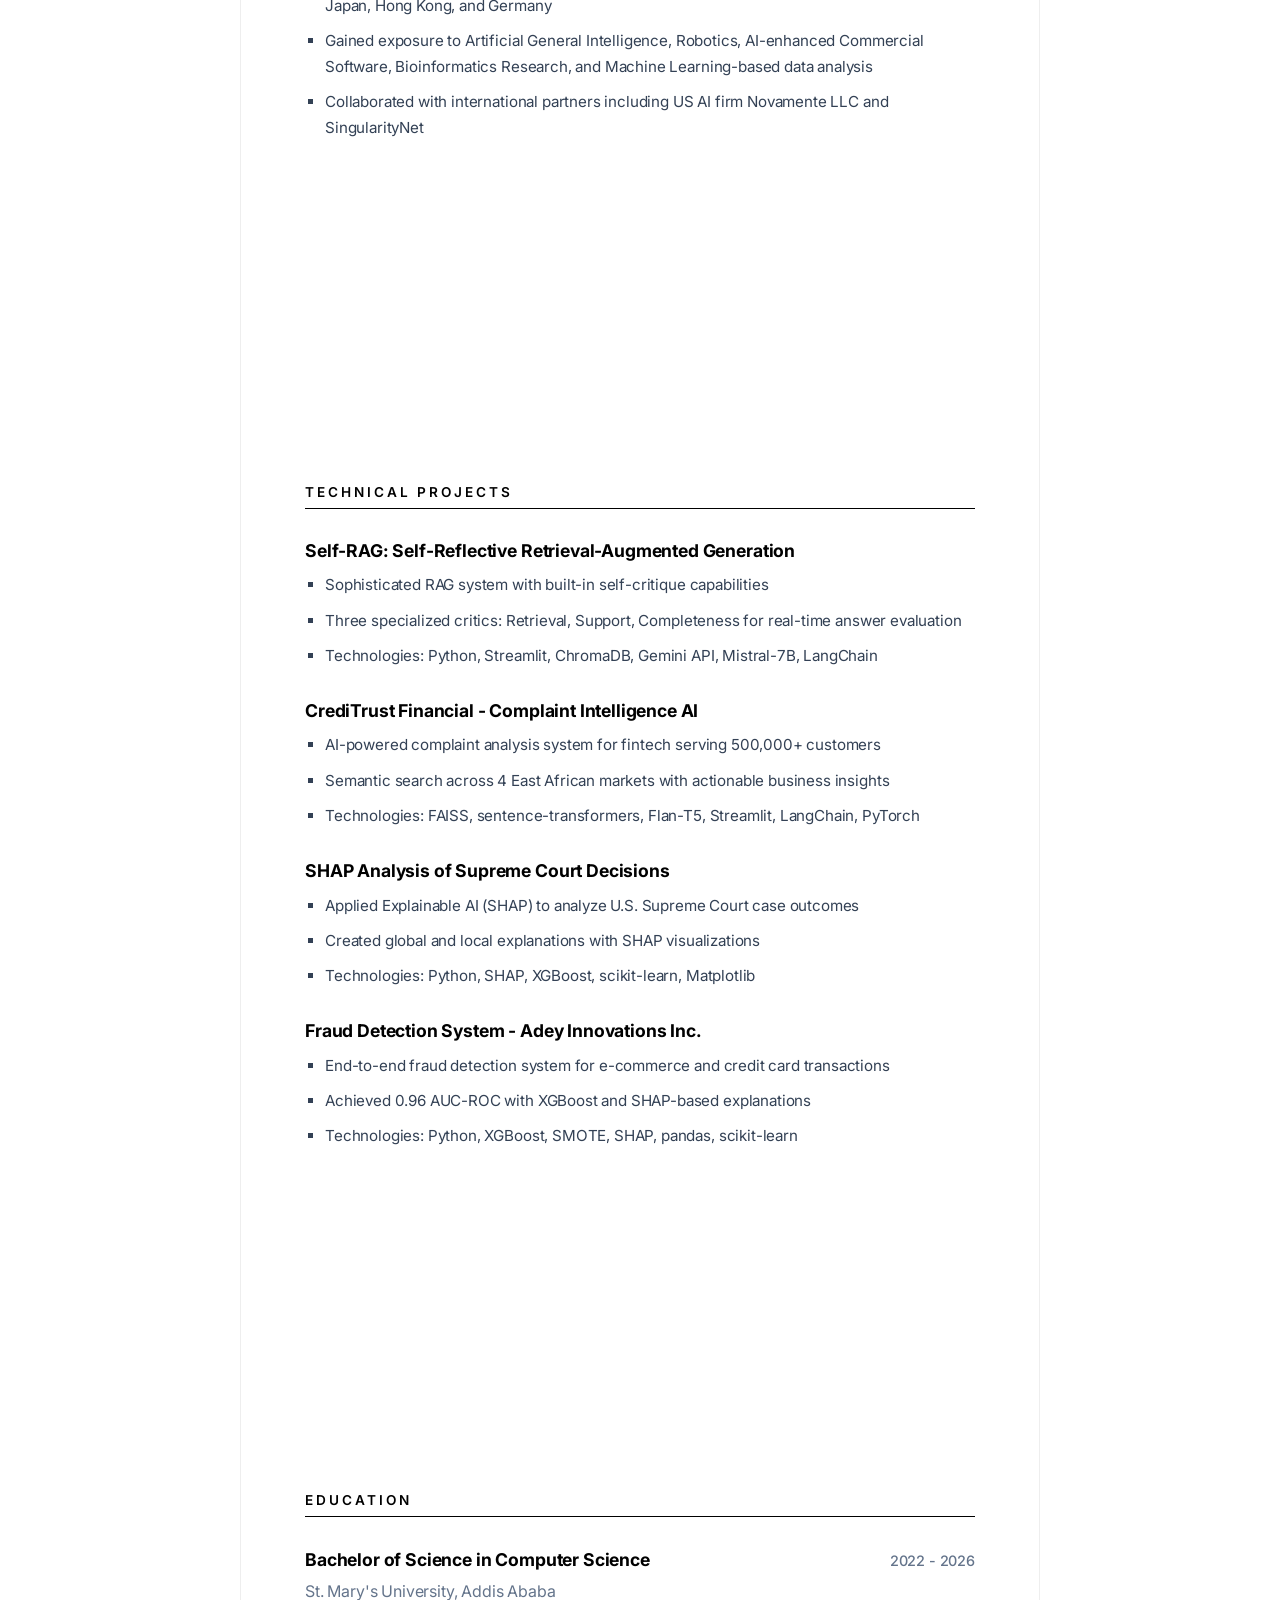
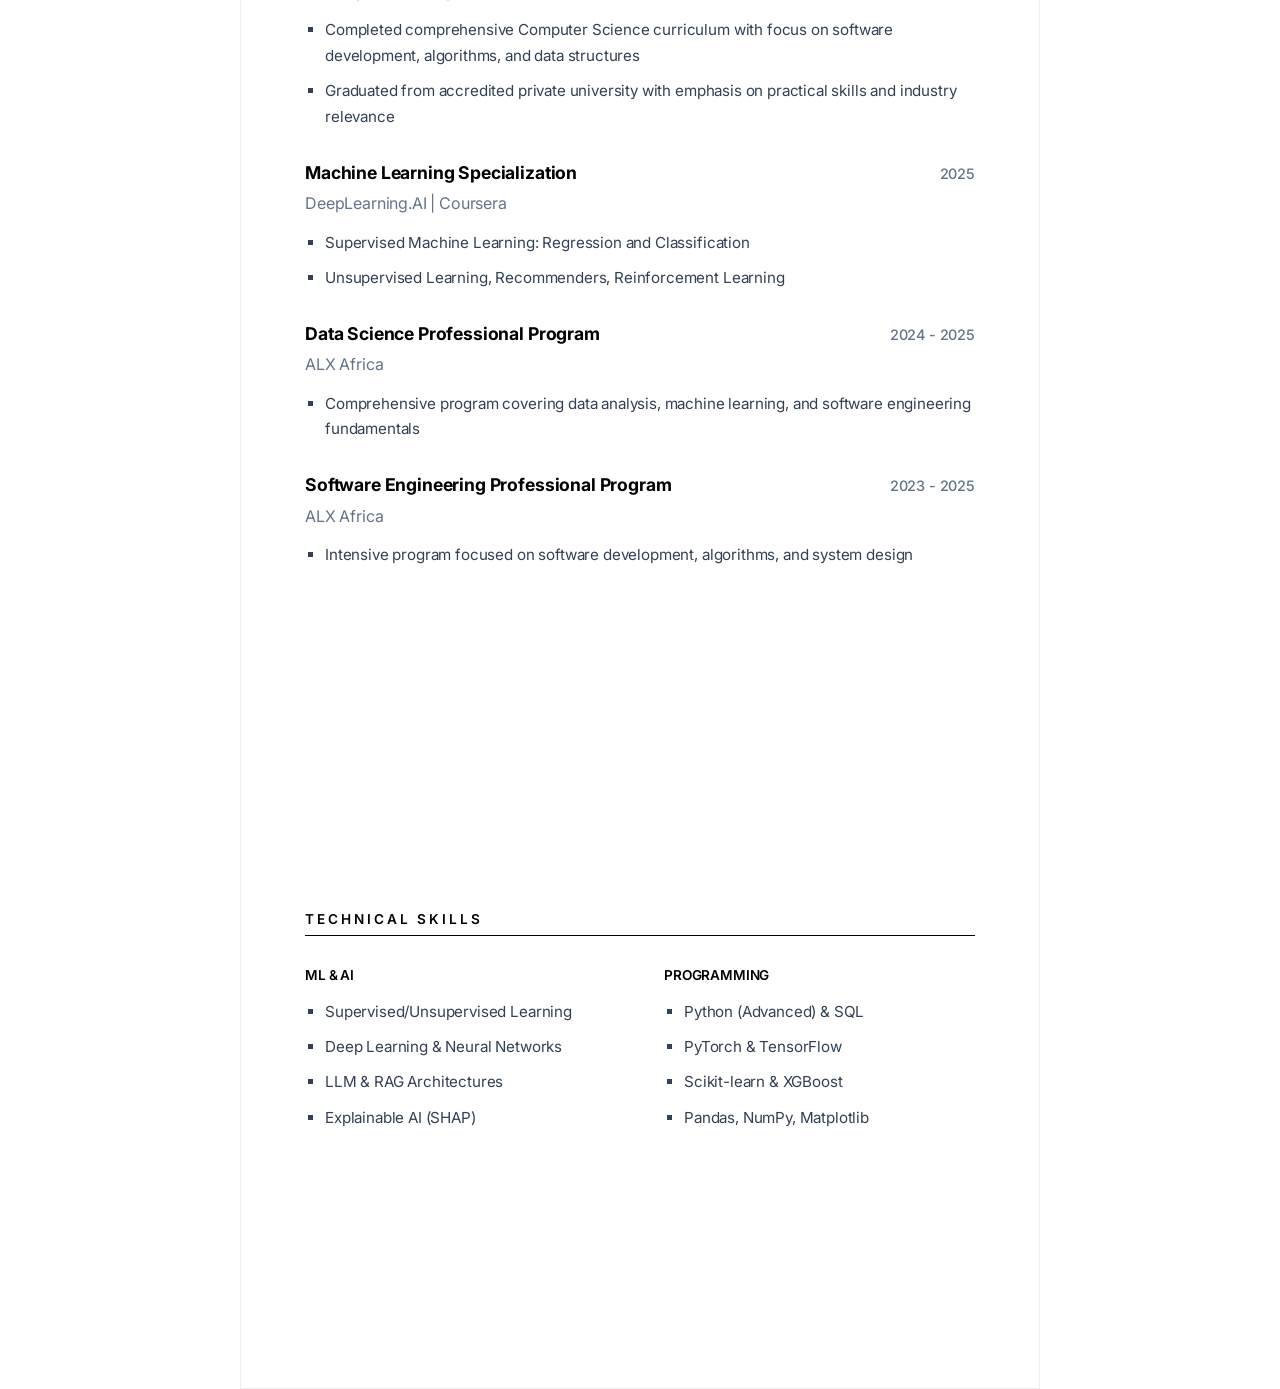
==== commit 3ce7cc5e: "initial commit" ====
--- a/resume.html
+++ b/resume.html
@@ -1,818 +1,353 @@
 <!DOCTYPE html>
 <html lang="en">
+
 <head>
     <meta charset="UTF-8">
     <meta name="viewport" content="width=device-width, initial-scale=1.0">
-    <title>Resume - Meron Muluye Amare | Machine Learning Engineer & Data Scientist</title>
-    <meta name="description" content="Professional resume of Meron Muluye Amare, Machine Learning Engineer & Data Scientist. Download PDF or view online.">
-    <link rel="preconnect" href="https://fonts.googleapis.com">
-    <link rel="preconnect" href="https://fonts.gstatic.com" crossorigin>
-    <link href="https://fonts.googleapis.com/css2?family=EB+Garamond:wght@400;500;600&family=Inter:wght@300;400;500&family=JetBrains+Mono:wght@400;500&display=swap" rel="stylesheet">
-    <link rel="stylesheet" href="css/main.css">
+    <title>Curriculum Vitae | Meron Muluye</title>
+    <link rel="stylesheet" href="assets/css/style.css">
     <style>
-        /* Resume-specific styles */
-        .resume-hero {
-            padding: calc(var(--space-24) + var(--space-8)) 0 var(--space-12);
-            text-align: center;
-            background-color: var(--surface);
-        }
-        
-        .resume-content {
+        body {
+            background: #fff;
+            padding-top: 5rem;
+            color: #000;
+        }
+
+        .cv-container {
             max-width: 800px;
             margin: 0 auto;
-            padding: var(--space-12) var(--space-8);
-            background: var(--background);
-            border: 1px solid var(--border);
-            border-radius: var(--border-radius);
-        }
-        
-        .resume-header {
+            padding: 4rem;
+            border: 1px solid #eee;
+        }
+
+        .cv-header {
             text-align: center;
-            margin-bottom: var(--space-12);
-            padding-bottom: var(--space-8);
-            border-bottom: 2px solid var(--accent);
-        }
-        
-        .resume-name {
-            font-family: var(--font-heading);
-            font-size: var(--scale-6);
-            font-weight: 600;
-            margin-bottom: var(--space-2);
-            color: var(--text-primary);
-        }
-        
-        .resume-title {
-            font-size: var(--scale-4);
-            color: var(--text-secondary);
-            margin-bottom: var(--space-4);
-            font-weight: 400;
-        }
-        
-        .resume-contact {
+            margin-bottom: 4rem;
+        }
+
+        .cv-header h1 {
+            font-size: 3rem;
+            margin-bottom: 0.5rem;
+            letter-spacing: 2px;
+        }
+
+        .cv-header .title {
+            font-size: 1.1rem;
+            text-transform: uppercase;
+            letter-spacing: 3px;
+            color: #64748b;
+            margin-bottom: 1.5rem;
+            display: block;
+        }
+
+        .cv-contact {
             display: flex;
             justify-content: center;
-            gap: var(--space-6);
-            flex-wrap: wrap;
-            margin-bottom: var(--space-4);
-        }
-        
-        .resume-section {
-            margin-bottom: var(--space-12);
-        }
-        
-        .resume-section:last-child {
-            margin-bottom: 0;
-        }
-        
-        .resume-section-title {
-            font-family: var(--font-heading);
-            font-size: var(--scale-5);
-            font-weight: 600;
-            margin-bottom: var(--space-6);
-            color: var(--accent);
-            border-bottom: 1px solid var(--border);
-            padding-bottom: var(--space-2);
-        }
-        
-        .resume-item {
-            margin-bottom: var(--space-6);
-            padding-left: var(--space-4);
-            border-left: 2px solid var(--border);
-            position: relative;
-        }
-        
-        .resume-item::before {
-            content: '';
-            position: absolute;
-            left: -5px;
-            top: 8px;
-            width: 8px;
-            height: 8px;
-            background-color: var(--accent);
-            border-radius: 50%;
-        }
-        
-        .resume-item:last-child {
-            margin-bottom: 0;
-        }
-        
-        .resume-item-header {
+            gap: 2rem;
+            font-size: 0.9rem;
+            color: #64748b;
+        }
+
+        .cv-section {
+            margin-bottom: 3.5rem;
+        }
+
+        .cv-section h2 {
+            font-family: var(--font-sans);
+            font-size: 0.85rem;
+            text-transform: uppercase;
+            letter-spacing: 3px;
+            border-bottom: 1px solid #000;
+            padding-bottom: 0.5rem;
+            margin-bottom: 2rem;
+        }
+
+        .cv-item {
+            margin-bottom: 2rem;
+        }
+
+        .cv-item-header {
             display: flex;
             justify-content: space-between;
-            align-items: flex-start;
-            margin-bottom: var(--space-2);
-            flex-wrap: wrap;
-            gap: var(--space-2);
-        }
-        
-        .resume-item-title {
-            font-size: var(--scale-3);
+            align-items: baseline;
+            margin-bottom: 0.75rem;
+        }
+
+        .cv-item-header h3 {
+            font-family: var(--font-sans);
+            font-size: 1.1rem;
+            font-weight: 700;
+            margin-bottom: 0;
+        }
+
+        .cv-item-header span {
+            font-size: 0.9rem;
+            color: #64748b;
             font-weight: 500;
-            color: var(--text-primary);
-        }
-        
-        .resume-item-organization {
-            font-size: var(--scale-2);
-            color: var(--text-secondary);
-            font-weight: 500;
-        }
-        
-        .resume-item-date {
-            font-size: var(--scale-2);
-            color: var(--text-secondary);
-            white-space: nowrap;
-        }
-        
-        .resume-item-description {
-            color: var(--text-secondary);
-            line-height: 1.6;
-            margin-bottom: var(--space-3);
-        }
-        
-        .resume-item-achievements {
-            list-style: none;
-        }
-        
-        .resume-item-achievements li {
-            color: var(--text-secondary);
-            font-size: var(--scale-2);
-            margin-bottom: var(--space-2);
-            padding-left: var(--space-4);
-            position: relative;
-        }
-        
-        .resume-item-achievements li::before {
-            content: '•';
-            position: absolute;
-            left: 0;
-            color: var(--accent);
-        }
-        
-        .resume-skills-grid {
+        }
+
+        .cv-list {
+            padding-left: 1.25rem;
+            list-style: square;
+            color: #334155;
+        }
+
+        .cv-list li {
+            margin-bottom: 0.6rem;
+            font-size: 0.95rem;
+        }
+
+        .cv-grid {
             display: grid;
-            grid-template-columns: repeat(auto-fit, minmax(250px, 1fr));
-            gap: var(--space-6);
-        }
-        
-        .resume-skill-category {
-            background: var(--surface);
-            border: 1px solid var(--border);
-            border-radius: var(--border-radius);
-            padding: var(--space-4);
-        }
-        
-        .resume-skill-title {
-            font-family: var(--font-heading);
-            font-size: var(--scale-3);
-            font-weight: 600;
-            margin-bottom: var(--space-3);
-            color: var(--accent);
-        }
-        
-        .resume-skill-list {
-            list-style: none;
-        }
-        
-        .resume-skill-list li {
-            color: var(--text-secondary);
-            font-size: var(--scale-2);
-            margin-bottom: var(--space-2);
-            padding-left: var(--space-4);
-            position: relative;
-        }
-        
-        .resume-skill-list li::before {
-            content: '•';
-            position: absolute;
-            left: 0;
-            color: var(--accent);
-        }
-        
-        .resume-actions {
-            display: flex;
-            justify-content: center;
-            gap: var(--space-6);
-            margin-bottom: var(--space-8);
-            flex-wrap: wrap;
-        }
-        
-        .resume-btn {
-            display: inline-flex;
-            align-items: center;
-            gap: var(--space-2);
-            padding: var(--space-3) var(--space-6);
-            background: var(--background);
-            border: 1px solid var(--accent);
-            border-radius: var(--border-radius);
-            color: var(--accent);
-            font-weight: 500;
-            transition: var(--transition);
-            cursor: pointer;
-        }
-        
-        .resume-btn:hover {
-            background: var(--accent);
-            color: var(--background);
-        }
-        
-        .resume-btn--secondary {
-            border-color: var(--border);
-            color: var(--text-secondary);
-        }
-        
-        .resume-btn--secondary:hover {
-            background: var(--text-secondary);
-            color: var(--background);
-            border-color: var(--text-secondary);
-        }
-        
-        .resume-item-link {
-  color: var(--accent);
-  text-decoration: none;
-  transition: var(--transition);
-  position: relative;
-}
-
-.resume-item-link:hover {
-  color: var(--text-primary);
-  text-decoration: underline;
-}
-
-.resume-item-link::after {
-  content: '';
-  position: absolute;
-  bottom: -2px;
-  left: 0;
-  width: 0;
-  height: 1px;
-  background-color: var(--text-primary);
-  transition: width 0.3s ease;
-}
-
-.resume-item-link:hover::after {
-  width: 100%;
-}
-
-/* Certificate Modal */
-.certificate-modal {
-  display: none;
-  position: fixed;
-  top: 0;
-  left: 0;
-  width: 100%;
-  height: 100%;
-  background-color: rgba(0, 0, 0, 0.5);
-  z-index: 2000;
-  animation: fadeIn 0.3s ease;
-}
-
-.certificate-modal-content {
-  position: relative;
-  background-color: var(--background);
-  margin: 10% auto;
-  padding: 0;
-  width: 90%;
-  max-width: 600px;
-  border-radius: var(--border-radius);
-  box-shadow: 0 10px 30px rgba(0, 0, 0, 0.3);
-  animation: slideIn 0.3s ease;
-}
-
-.certificate-modal-header {
-  display: flex;
-  justify-content: space-between;
-  align-items: center;
-  padding: var(--space-6);
-  border-bottom: 1px solid var(--border);
-}
-
-.certificate-modal-title {
-  font-family: var(--font-heading);
-  font-size: var(--scale-4);
-  font-weight: 600;
-  color: var(--text-primary);
-  margin: 0;
-}
-
-.certificate-modal-close {
-  background: none;
-  border: none;
-  font-size: var(--scale-5);
-  color: var(--text-secondary);
-  cursor: pointer;
-  padding: var(--space-2);
-  border-radius: var(--border-radius);
-  transition: var(--transition);
-}
-
-.certificate-modal-close:hover {
-  background-color: var(--accent-light);
-  color: var(--accent);
-}
-
-.certificate-modal-body {
-  padding: var(--space-6);
-}
-
-.certificate-info {
-  text-align: center;
-}
-
-.certificate-name {
-  font-family: var(--font-heading);
-  font-size: var(--scale-4);
-  font-weight: 600;
-  color: var(--text-primary);
-  margin-bottom: var(--space-4);
-}
-
-.certificate-description {
-  color: var(--text-secondary);
-  margin-bottom: var(--space-6);
-  line-height: 1.6;
-}
-
-.certificate-actions {
-  display: flex;
-  gap: var(--space-4);
-  justify-content: center;
-  flex-wrap: wrap;
-}
-
-.certificate-btn {
-  display: inline-flex;
-  align-items: center;
-  gap: var(--space-2);
-  padding: var(--space-3) var(--space-6);
-  background: var(--accent);
-  border: 1px solid var(--accent);
-  border-radius: var(--border-radius);
-  color: var(--background);
-  font-weight: 500;
-  text-decoration: none;
-  transition: var(--transition);
-  cursor: pointer;
-}
-
-.certificate-btn:hover {
-  background: var(--text-primary);
-  border-color: var(--text-primary);
-}
-
-.certificate-btn--secondary {
-  background: var(--background);
-  border-color: var(--border);
-  color: var(--text-secondary);
-}
-
-.certificate-btn--secondary:hover {
-  background: var(--text-secondary);
-  color: var(--background);
-  border-color: var(--text-secondary);
-}
-
-/* Animations */
-@keyframes fadeIn {
-  from { opacity: 0; }
-  to { opacity: 1; }
-}
-
-@keyframes slideIn {
-  from {
-    transform: translateY(-50px);
-    opacity: 0;
-  }
-  to {
-    transform: translateY(0);
-    opacity: 1;
-  }
-}
-
-@media print {
-            .resume-hero {
-                padding: var(--space-8) 0 var(--space-6);
-                background: none;
+            grid-template-columns: 1fr 1fr;
+            gap: 3rem;
+        }
+
+        .cv-grid h4 {
+            font-family: var(--font-sans);
+            font-size: 0.85rem;
+            text-transform: uppercase;
+            margin-bottom: 1rem;
+            color: #000;
+        }
+
+        @media print {
+            body {
+                padding: 0;
             }
-            
-            .resume-content {
-                padding: var(--space-6);
+
+            .cv-container {
                 border: none;
-                box-shadow: none;
+                padding: 0;
             }
-            
-            .resume-actions {
+
+            .no-print {
                 display: none;
             }
-            
-            .nav {
-                display: none;
-            }
-            
-            .footer {
-                display: none;
-            }
-            
-            .resume-section {
-                page-break-inside: avoid;
-                margin-bottom: var(--space-8);
-            }
-            
-            .resume-item {
-                page-break-inside: avoid;
-            }
-        }
-        
-        @media (max-width: 768px) {
-            .resume-content {
-                padding: var(--space-6);
-            }
-            
-            .resume-name {
-                font-size: var(--scale-5);
-            }
-            
-            .resume-title {
-                font-size: var(--scale-3);
-            }
-            
-            .resume-contact {
-                gap: var(--space-4);
-            }
-            
-            .resume-item-header {
-                flex-direction: column;
-            }
-            
-            .resume-skills-grid {
-                grid-template-columns: 1fr;
-            }
+        }
+
+        .back-link {
+            position: fixed;
+            top: 2rem;
+            left: 2rem;
+            font-size: 0.8rem;
+            text-transform: uppercase;
+            letter-spacing: 2px;
+            color: #64748b;
+        }
+
+        .print-btn {
+            position: fixed;
+            top: 2rem;
+            right: 2rem;
         }
     </style>
 </head>
+
 <body>
-    <header class="header">
-        <nav class="nav">
-            <div class="nav-container">
-                <div class="nav-brand">
-                    <h1 class="nav-name">MA</h1>
-                </div>
-                <div class="nav-links">
-                    <a href="index.html" class="nav-link">Home</a>
-                    <a href="#" class="nav-link nav-link--resume" onclick="window.print(); return false;">Print</a>
-                </div>
-            </div>
-        </nav>
-    </header>
-
-    <main>
-        <section class="resume-hero">
-            <div class="container">
-                <div class="resume-actions">
-                    <a href="docs/Meron_Resume.txt" class="resume-btn" download>
-                        <span>Download Resume (Text)</span>
-                    </a>
-                    <button class="resume-btn resume-btn--secondary" onclick="window.print()">
-                        <span>Print Resume</span>
-                    </button>
-                    <a href="index.html" class="resume-btn resume-btn--secondary">
-                        <span>Back to Portfolio</span>
-                    </a>
-                </div>
-            </div>
-        </section>
-
-        <section class="resume-section">
-            <div class="container">
-                <div class="resume-content">
-                    <div class="resume-header">
-                        <h1 class="resume-name">Meron Muluye Amare</h1>
-                        <p class="resume-title">Machine Learning Engineer & Data Scientist</p>
-                        <div class="resume-contact">
-                            <a href="https://github.com/meron-23" class="contact-link" target="_blank" rel="noopener">GitHub</a>
-                            <a href="#" class="contact-link" target="_blank" rel="noopener">LinkedIn</a>
-                            <a href="mailto:meron@example.com" class="contact-link">Email</a>
-                        </div>
-                    </div>
-
-                    <div class="resume-section">
-                        <h2 class="resume-section-title">Professional Summary</h2>
-                        <div class="resume-item">
-                            <p class="resume-item-description">
-                                Machine Learning Engineer and Data Scientist with expertise in developing sophisticated AI systems, 
-                                including self-reflective RAG architectures, fraud detection models, and explainable AI applications. 
-                                Proficient in the full ML lifecycle from data preprocessing to deployment, with strong focus on 
-                                model interpretability and business impact. Experienced in building production-ready systems using 
-                                Python, PyTorch, scikit-learn, and modern ML frameworks.
-                            </p>
-                        </div>
-                    </div>
-
-                    <div class="resume-section">
-                        <h2 class="resume-section-title">Featured Projects</h2>
-                        
-                        <div class="resume-item">
-                            <div class="resume-item-header">
-                                <div>
-                                    <h3 class="resume-item-title">Self-RAG: Self-Reflective Retrieval-Augmented Generation</h3>
-                                    <p class="resume-item-organization">Independent Project</p>
-                                </div>
-                                <p class="resume-item-date">2025</p>
-                            </div>
-                            <p class="resume-item-description">
-                                Developed a sophisticated RAG system with built-in self-critique capabilities featuring three 
-                                specialized critics (Retrieval, Support, Completeness) for real-time answer evaluation.
-                            </p>
-                            <ul class="resume-item-achievements">
-                                <li>Built modular architecture with pluggable critics and retrievers</li>
-                                <li>Implemented real-time reasoning trace visibility</li>
-                                <li>Created beautiful Streamlit interface with system monitoring</li>
-                                <li>Developed intelligent chunking with semantic overlap</li>
-                            </ul>
-                        </div>
-
-                        <div class="resume-item">
-                            <div class="resume-item-header">
-                                <div>
-                                    <h3 class="resume-item-title">CrediTrust Financial - Complaint Intelligence AI</h3>
-                                    <p class="resume-item-organization">Fintech AI Solution</p>
-                                </div>
-                                <p class="resume-item-date">2025</p>
-                            </div>
-                            <p class="resume-item-description">
-                                AI-powered complaint analysis system for fintech serving 500,000+ customers across Kenya, Uganda, 
-                                Tanzania, and Rwanda, transforming unstructured feedback into strategic insights.
-                            </p>
-                            <ul class="resume-item-achievements">
-                                <li>Built semantic search across 4 East African markets</li>
-                                <li>Created PM-friendly interface with one-click business queries</li>
-                                <li>Implemented multi-product analysis (Credit Cards, BNPL, Loans)</li>
-                                <li>Delivered actionable recommendations with source transparency</li>
-                            </ul>
-                        </div>
-
-                        <div class="resume-item">
-                            <div class="resume-item-header">
-                                <div>
-                                    <h3 class="resume-item-title">SHAP Analysis of Supreme Court Decisions</h3>
-                                    <p class="resume-item-organization">Explainable AI Research</p>
-                                </div>
-                                <p class="resume-item-date">2025</p>
-                            </div>
-                            <p class="resume-item-description">
-                                Applied Explainable AI (SHAP) to analyze and interpret predictions of U.S. Supreme Court case 
-                                outcomes using historical decision data.
-                            </p>
-                            <ul class="resume-item-achievements">
-                                <li>Identified top predictive features in judicial decisions</li>
-                                <li>Created global and local explanations with SHAP visualizations</li>
-                                <li>Demonstrated model interpretability on sensitive legal data</li>
-                            </ul>
-                        </div>
-
-                        <div class="resume-item">
-                            <div class="resume-item-header">
-                                <div>
-                                    <h3 class="resume-item-title">Fraud Detection System - Adey Innovations Inc.</h3>
-                                    <p class="resume-item-organization">E-commerce Security</p>
-                                </div>
-                                <p class="resume-item-date">2025</p>
-                            </div>
-                            <p class="resume-item-description">
-                                End-to-end fraud detection system for e-commerce and credit card transactions with emphasis on 
-                                interpretability and business impact.
-                            </p>
-                            <ul class="resume-item-achievements">
-                                <li>Achieved 0.96 AUC-ROC with XGBoost</li>
-                                <li>Handled severe class imbalance using SMOTE</li>
-                                <li>Built SHAP-based explanations for compliance</li>
-                                <li>Created feature engineering pipeline for transaction patterns</li>
-                            </ul>
-                        </div>
-                    </div>
-
-                    <div class="resume-section">
-                        <h2 class="resume-section-title">Professional Experience</h2>
-                        
-                        <div class="resume-item">
-                            <div class="resume-item-header">
-                                <div>
-                                    <h3 class="resume-item-title">ML Engineering Intern</h3>
-                                    <p class="resume-item-organization">10 Academy</p>
-                                </div>
-                                <p class="resume-item-date">2025 - 2026</p>
-                            </div>
-                            <p class="resume-item-description">
-                                Completed intensive Kifiya AI Mastery (KAIM) Training Program, a three-month remote training focused on creating job-ready AI Engineers for the Ethiopian FinTech sector. Engaged in comprehensive curriculum covering Generative AI Engineering, Machine Learning Engineering, and Data Engineering with emphasis on project-based learning and real-world applications.
-                            </p>
-                            <ul class="resume-item-achievements">
-                                <li>Developed practical ML skills through intensive project-based learning</li>
-                                <li>Gained expertise in Generative AI and ML Engineering for FinTech applications</li>
-                                <li>Collaborated on industry-relevant projects with direct business impact</li>
-                            </ul>
-                        </div>
-
-                        <div class="resume-item">
-                            <div class="resume-item-header">
-                                <div>
-                                    <h3 class="resume-item-title">Software Developer Intern</h3>
-                                    <p class="resume-item-organization">Gravity Technologies</p>
-                                </div>
-                                <p class="resume-item-date">2025 - 2026</p>
-                            </div>
-                            <p class="resume-item-description">
-                                Contributed to software development projects focusing on innovative technology solutions for business clients. Worked on cutting-edge UI/UX design and digital expertise to ensure seamless client connections and digital transformation initiatives.
-                            </p>
-                            <ul class="resume-item-achievements">
-                                <li>Developed web applications using modern software development practices</li>
-                                <li>Collaborated on UI/UX design and implementation</li>
-                                <li>Contributed to digital transformation projects for various clients</li>
-                            </ul>
-                        </div>
-
-                        <div class="resume-item">
-                            <div class="resume-item-header">
-                                <div>
-                                    <h3 class="resume-item-title">AI Engineering Intern</h3>
-                                    <p class="resume-item-organization">iCog Labs</p>
-                                </div>
-                                <p class="resume-item-date">2025 - 2026</p>
-                            </div>
-                            <p class="resume-item-description">
-                                Worked with East Africa's first private AI and Robotics Research and Development Company. Focused on Artificial Intelligence R&D projects with international clients from USA, Canada, Japan, Hong Kong, and Germany. Gained exposure to Artificial General Intelligence, Robotics, AI-enhanced Commercial Software, Bioinformatics Research, and Machine Learning-based data analysis.
-                            </p>
-                            <ul class="resume-item-achievements">
-                                <li>Contributed to AI research and development projects</li>
-                                <li>Worked on machine learning-based data analysis initiatives</li>
-                                <li>Collaborated with international partners including US AI firm Novamente LLC and SingularityNet</li>
-                                <li>Participated in prototype development for hardware products</li>
-                            </ul>
-                        </div>
-                    </div>
-
-                    <div class="resume-section">
-                        <h2 class="resume-section-title">Education & Certifications</h2>
-                        
-                        <div class="resume-item">
-                            <div class="resume-item-header">
-                                <div>
-                                    <h3 class="resume-item-title">Bachelor of Science in Computer Science</h3>
-                                    <p class="resume-item-organization">St. Mary's University, Addis Ababa</p>
-                                </div>
-                                <p class="resume-item-date">2022 - 2026</p>
-                            </div>
-                            <p class="resume-item-description">
-                                Completed Bachelor of Science degree in Computer Science at St. Mary's University, a private higher education institution located in Addis Ababa, Ethiopia. The university is accredited for Computer Science programs and offers comprehensive undergraduate and graduate programs with a focus on practical skills and industry relevance.
-                            </p>
-                            <ul class="resume-item-achievements">
-                                <li>Graduated with comprehensive Computer Science curriculum</li>
-                                <li>Gained foundation in software development, algorithms, and data structures</li>
-                                <li>Participated in university's testing center for standardized tests and job placement</li>
-                            </ul>
-                        </div>
-
-                        <div class="resume-item">
-                            <div class="resume-item-header">
-                                <div>
-                                    <h3 class="resume-item-title"><a href="https://www.coursera.org/account/accomplishments/specialization/certificate" target="_blank" rel="noopener" class="resume-item-link">DeepLearning.AI - Machine Learning Specialization</a></h3>
-                                    <p class="resume-item-organization">Coursera</p>
-                                </div>
-                                <p class="resume-item-date">2025</p>
-                            </div>
-                            <ul class="resume-item-achievements">
-                                <li><a href="#" onclick="showCertificate('supervised-learning')" class="resume-item-link">Supervised Machine Learning: Regression and Classification</a></li>
-                                <li><a href="#" onclick="showCertificate('unsupervised-learning')" class="resume-item-link">Unsupervised Learning, Recommenders, Reinforcement Learning</a></li>
-                                <li>Advanced topics in Deep Learning and Neural Networks</li>
-                            </ul>
-                        </div>
-
-                        <div class="resume-item">
-                            <div class="resume-item-header">
-                                <div>
-                                    <h3 class="resume-item-title">Data Science Professional Program</h3>
-                                    <p class="resume-item-organization">ALX Africa</p>
-                                </div>
-                                <p class="resume-item-date">2024-2025</p>
-                            </div>
-                            <p class="resume-item-description">
-                                Comprehensive program covering data analysis, machine learning, and software engineering fundamentals.
-                            </p>
-                        </div>
-
-                        <div class="resume-item">
-                            <div class="resume-item-header">
-                                <div>
-                                    <h3 class="resume-item-title">Software Engineering Professional Program</h3>
-                                    <p class="resume-item-organization">ALX Africa</p>
-                                </div>
-                                <p class="resume-item-date">2024-2025</p>
-                            </div>
-                            <p class="resume-item-description">
-                                Intensive program focused on software development, algorithms, and system design.
-                            </p>
-                        </div>
-
-                        <div class="resume-item">
-                            <div class="resume-item-header">
-                                <div>
-                                    <h3 class="resume-item-title">freeCodeCamp Certifications</h3>
-                                    <p class="resume-item-organization">freeCodeCamp</p>
-                                </div>
-                                <p class="resume-item-date">2024-2025</p>
-                            </div>
-                            <ul class="resume-item-achievements">
-                                <li><a href="#" onclick="showCertificate('machine-learning-python')" class="resume-item-link">Machine Learning with Python</a></li>
-                                <li><a href="#" onclick="showCertificate('data-analysis-python')" class="resume-item-link">Data Analysis with Python</a></li>
-                                <li><a href="#" onclick="showCertificate('data-visualization')" class="resume-item-link">Data Visualization</a></li>
-                            </ul>
-                        </div>
-                    </div>
-
-                    <div class="resume-section">
-                        <h2 class="resume-section-title">Technical Skills</h2>
-                        <div class="resume-skills-grid">
-                            <div class="resume-skill-category">
-                                <h3 class="resume-skill-title">Machine Learning & AI</h3>
-                                <ul class="resume-skill-list">
-                                    <li>Supervised/Unsupervised Learning</li>
-                                    <li>Deep Learning & Neural Networks</li>
-                                    <li>Reinforcement Learning</li>
-                                    <li>LLM & RAG Architectures</li>
-                                    <li>Explainable AI (SHAP)</li>
-                                    <li>Prompt Engineering</li>
-                                </ul>
-                            </div>
-
-                            <div class="resume-skill-category">
-                                <h3 class="resume-skill-title">Programming & Libraries</h3>
-                                <ul class="resume-skill-list">
-                                    <li>Python (Advanced)</li>
-                                    <li>SQL</li>
-                                    <li>scikit-learn, XGBoost</li>
-                                    <li>PyTorch, TensorFlow</li>
-                                    <li>pandas, NumPy</li>
-                                    <li>Matplotlib, Seaborn</li>
-                                </ul>
-                            </div>
-
-                            <div class="resume-skill-category">
-                                <h3 class="resume-skill-title">Tools & Technologies</h3>
-                                <ul class="resume-skill-list">
-                                    <li>LangChain, Hugging Face</li>
-                                    <li>Streamlit, FastAPI, Flask</li>
-                                    <li>ChromaDB, FAISS</li>
-                                    <li>PostgreSQL</li>
-                                    <li>MLflow, Docker, Git</li>
-                                    <li>AWS (basics)</li>
-                                </ul>
-                            </div>
-                        </div>
-                    </div>
-
-                    <div class="resume-section">
-                        <h2 class="resume-section-title">Professional Interests</h2>
-                        <div class="resume-item">
-                            <p class="resume-item-description">
-                                Passionate about building interpretable and ethical AI systems that solve real-world problems. 
-                                Particularly interested in explainable AI, responsible ML deployment, and creating AI tools that 
-                                enhance human decision-making. Committed to continuous learning and staying current with 
-                                emerging technologies in machine learning and artificial intelligence.
-                            </p>
-                        </div>
-                    </div>
-                </div>
-            </div>
-        </section>
-    </main>
-
-    <footer class="footer">
-        <div class="container">
-            <div class="footer-content">
-                <p>&copy; 2026 Meron Muluye Amare</p>
-                <a href="index.html" class="footer-link">Portfolio</a>
-            </div>
-        </div>
-    </footer>
-
-    <!-- Certificate Modal -->
-    <div id="certificate-modal" class="certificate-modal">
-        <div class="certificate-modal-content">
-            <div class="certificate-modal-header">
-                <h3 class="certificate-modal-title">Certificate Verification</h3>
-                <button class="certificate-modal-close" onclick="closeCertificate()">&times;</button>
-            </div>
-            <div class="certificate-modal-body">
-                <div class="certificate-info">
-                    <h4 class="certificate-name" id="certificate-name"></h4>
-                    <p class="certificate-description" id="certificate-description"></p>
-                    <div class="certificate-actions">
-                        <a href="#" id="certificate-link" target="_blank" rel="noopener" class="certificate-btn">View Original Certificate</a>
-                        <button class="certificate-btn certificate-btn--secondary" onclick="closeCertificate()">Close</button>
-                    </div>
-                </div>
-            </div>
-        </div>
+
+    <a href="index.html" class="back-link no-print">&larr; Return</a>
+    <button onclick="window.print()" class="btn btn-primary print-btn no-print">Print CV</button>
+
+    <div class="cv-container">
+        <header class="cv-header">
+            <h1>MERON MULUYE</h1>
+            <span class="title">Machine Learning Engineer & Data Scientist</span>
+            <div class="cv-contact">
+                <span>meronmuuye75@gmail.com</span>
+                <span>github.com/meron-23</span>
+                <span>linkedin.com/in/meron-muluye</span>
+            </div>
+        </header>
+
+        <section class="cv-section">
+            <h2>Professional Summary</h2>
+            <p style="font-size: 1rem; line-height: 1.8;">Machine Learning Engineer and Data Scientist with expertise in
+                developing sophisticated AI systems, including self-reflective RAG architectures, fraud detection
+                models, and explainable AI applications. Proficient in the full ML lifecycle from data preprocessing to
+                deployment, with strong focus on model interpretability and business impact.</p>
+        </section>
+
+        <section class="cv-section">
+            <h2>Experience</h2>
+            <div class="cv-item">
+                <div class="cv-item-header">
+                    <h3>ML Engineering Intern | 10 Academy</h3>
+                    <span>2025 - 2026</span>
+                </div>
+                <ul class="cv-list">
+                    <li>Completed intensive Kifiya AI Mastery (KAIM) Training Program, a three-month remote training
+                        focused on creating job-ready AI Engineers for Ethiopian FinTech sector</li>
+                    <li>Engaged in comprehensive curriculum covering Generative AI Engineering, Machine Learning
+                        Engineering, and Data Engineering</li>
+                    <li>Developed practical ML skills through intensive project-based learning with emphasis on
+                        real-world applications</li>
+                </ul>
+            </div>
+
+            <div class="cv-item">
+                <div class="cv-item-header">
+                    <h3>Software Developer Intern | Gravity Technologies</h3>
+                    <span>2025 - 2026</span>
+                </div>
+                <ul class="cv-list">
+                    <li>Contributed to software development projects focusing on innovative technology solutions for
+                        business clients</li>
+                    <li>Worked on cutting-edge UI/UX design and digital expertise to ensure seamless client connections
+                    </li>
+                    <li>Collaborated on digital transformation projects for various clients</li>
+                </ul>
+            </div>
+
+            <div class="cv-item">
+                <div class="cv-item-header">
+                    <h3>AI Engineering Intern | iCog Labs</h3>
+                    <span>2025 - 2026</span>
+                </div>
+                <ul class="cv-list">
+                    <li>Worked with East Africa's first private AI and Robotics Research and Development Company</li>
+                    <li>Focused on Artificial Intelligence R&D projects with international clients from USA, Canada,
+                        Japan, Hong Kong, and Germany</li>
+                    <li>Gained exposure to Artificial General Intelligence, Robotics, AI-enhanced Commercial Software,
+                        Bioinformatics Research, and Machine Learning-based data analysis</li>
+                    <li>Collaborated with international partners including US AI firm Novamente LLC and SingularityNet
+                    </li>
+                </ul>
+            </div>
+        </section>
+
+        <section class="cv-section">
+            <h2>Technical Projects</h2>
+            <div class="cv-item">
+                <div class="cv-item-header">
+                    <h3>Self-RAG: Self-Reflective Retrieval-Augmented Generation</h3>
+                </div>
+                <ul class="cv-list">
+                    <li>Sophisticated RAG system with built-in self-critique capabilities</li>
+                    <li>Three specialized critics: Retrieval, Support, Completeness for real-time answer evaluation</li>
+                    <li>Technologies: Python, Streamlit, ChromaDB, Gemini API, Mistral-7B, LangChain</li>
+                </ul>
+            </div>
+
+            <div class="cv-item">
+                <div class="cv-item-header">
+                    <h3>CrediTrust Financial - Complaint Intelligence AI</h3>
+                </div>
+                <ul class="cv-list">
+                    <li>AI-powered complaint analysis system for fintech serving 500,000+ customers</li>
+                    <li>Semantic search across 4 East African markets with actionable business insights</li>
+                    <li>Technologies: FAISS, sentence-transformers, Flan-T5, Streamlit, LangChain, PyTorch</li>
+                </ul>
+            </div>
+
+            <div class="cv-item">
+                <div class="cv-item-header">
+                    <h3>SHAP Analysis of Supreme Court Decisions</h3>
+                </div>
+                <ul class="cv-list">
+                    <li>Applied Explainable AI (SHAP) to analyze U.S. Supreme Court case outcomes</li>
+                    <li>Created global and local explanations with SHAP visualizations</li>
+                    <li>Technologies: Python, SHAP, XGBoost, scikit-learn, Matplotlib</li>
+                </ul>
+            </div>
+
+            <div class="cv-item">
+                <div class="cv-item-header">
+                    <h3>Fraud Detection System - Adey Innovations Inc.</h3>
+                </div>
+                <ul class="cv-list">
+                    <li>End-to-end fraud detection system for e-commerce and credit card transactions</li>
+                    <li>Achieved 0.96 AUC-ROC with XGBoost and SHAP-based explanations</li>
+                    <li>Technologies: Python, XGBoost, SMOTE, SHAP, pandas, scikit-learn</li>
+                </ul>
+            </div>
+        </section>
+
+        <section class="cv-section">
+            <h2>Education</h2>
+            <div class="cv-item">
+                <div class="cv-item-header">
+                    <h3>Bachelor of Science in Computer Science</h3>
+                    <span>2022 - 2026</span>
+                </div>
+                <span class="cv-org"
+                    style="display: block; margin-top: -0.5rem; margin-bottom: 0.75rem; color: #64748b;">St. Mary's
+                    University, Addis Ababa</span>
+                <ul class="cv-list">
+                    <li>Completed comprehensive Computer Science curriculum with focus on software development,
+                        algorithms, and data structures</li>
+                    <li>Graduated from accredited private university with emphasis on practical skills and industry
+                        relevance</li>
+                </ul>
+            </div>
+
+            <div class="cv-item">
+                <div class="cv-item-header">
+                    <h3>Machine Learning Specialization</h3>
+                    <span>2025</span>
+                </div>
+                <span class="cv-org"
+                    style="display: block; margin-top: -0.5rem; margin-bottom: 0.75rem; color: #64748b;">DeepLearning.AI
+                    | Coursera</span>
+                <ul class="cv-list">
+                    <li>Supervised Machine Learning: Regression and Classification</li>
+                    <li>Unsupervised Learning, Recommenders, Reinforcement Learning</li>
+                </ul>
+            </div>
+
+            <div class="cv-item">
+                <div class="cv-item-header">
+                    <h3>Data Science Professional Program</h3>
+                    <span>2024 - 2025</span>
+                </div>
+                <span class="cv-org"
+                    style="display: block; margin-top: -0.5rem; margin-bottom: 0.75rem; color: #64748b;">ALX
+                    Africa</span>
+                <ul class="cv-list">
+                    <li>Comprehensive program covering data analysis, machine learning, and software engineering
+                        fundamentals</li>
+                </ul>
+            </div>
+
+            <div class="cv-item">
+                <div class="cv-item-header">
+                    <h3>Software Engineering Professional Program</h3>
+                    <span>2023 - 2025</span>
+                </div>
+                <span class="cv-org"
+                    style="display: block; margin-top: -0.5rem; margin-bottom: 0.75rem; color: #64748b;">ALX
+                    Africa</span>
+                <ul class="cv-list">
+                    <li>Intensive program focused on software development, algorithms, and system design</li>
+                </ul>
+            </div>
+        </section>
+
+        <section class="cv-section">
+            <h2>Technical Skills</h2>
+            <div class="cv-grid">
+                <div>
+                    <h4>ML & AI</h4>
+                    <ul class="cv-list">
+                        <li>Supervised/Unsupervised Learning</li>
+                        <li>Deep Learning & Neural Networks</li>
+                        <li>LLM & RAG Architectures</li>
+                        <li>Explainable AI (SHAP)</li>
+                    </ul>
+                </div>
+                <div>
+                    <h4>Programming</h4>
+                    <ul class="cv-list">
+                        <li>Python (Advanced) & SQL</li>
+                        <li>PyTorch & TensorFlow</li>
+                        <li>Scikit-learn & XGBoost</li>
+                        <li>Pandas, NumPy, Matplotlib</li>
+                    </ul>
+                </div>
+            </div>
+        </section>
     </div>
 
-    <script src="js/main.js"></script>
 </body>
-</html>
+
+</html>
--- a/assets/css/style.css
+++ b/assets/css/style.css
@@ -0,0 +1,544 @@
+/* 
+    MERON MULUYE - PREMIUM FORMAL DESIGN SYSTEM
+    Sophisticated, Minimalist, Research-Oriented Aesthetic
+*/
+
+@import url('https://fonts.googleapis.com/css2?family=Playfair+Display:ital,wght@0,400..900;1,400..900&family=Inter:wght@100..900&display=swap');
+
+:root {
+    /* Sophisticated Monochrome Palette */
+    --primary: #0f172a;
+    /* Midnight Blue/Charcoal */
+    --accent: #1e293b;
+    /* Slate */
+    --bg-light: #ffffff;
+    --bg-alt: #fcfcfc;
+    /* Very subtle off-white */
+    --text-main: #0f172a;
+    /* High contrast for formality */
+    --text-muted: #64748b;
+    --border: #e2e8f0;
+    --border-thin: #f1f5f9;
+    --card-bg: #ffffff;
+
+    /* Typography */
+    --font-serif: "Playfair Display", serif;
+    --font-sans: "Inter", sans-serif;
+
+    /* Transitions & Spacing */
+    --transition: all 0.4s ease;
+    --section-padding: 8rem 0;
+}
+
+/* Dark Mode - Polished & Deep */
+body.dark {
+    --bg-light: #020617;
+    --bg-alt: #0f172a;
+    --text-main: #f8fafc;
+    --text-muted: #94a3b8;
+    --border: #1e293b;
+    --border-thin: #0f172a;
+    --card-bg: #0f172a;
+}
+
+* {
+    margin: 0;
+    padding: 0;
+    box-sizing: border-box;
+}
+
+html {
+    scroll-behavior: smooth;
+    font-size: 16px;
+}
+
+body {
+    font-family: var(--font-sans);
+    background-color: var(--bg-light);
+    color: var(--text-main);
+    line-height: 1.7;
+    transition: background-color 0.5s, color 0.5s;
+    letter-spacing: -0.01em;
+}
+
+body.no-scroll {
+    overflow: hidden;
+}
+
+h1,
+h2,
+h3,
+h4 {
+    font-family: var(--font-serif);
+    font-weight: 600;
+    line-height: 1.1;
+    margin-bottom: 1.5rem;
+}
+
+p {
+    margin-bottom: 1.25rem;
+}
+
+a {
+    text-decoration: none;
+    color: inherit;
+    transition: var(--transition);
+}
+
+.container {
+    max-width: 1000px;
+    /* Slimmer for better readability */
+    margin: 0 auto;
+    padding: 0 2rem;
+}
+
+/* --- Navigation --- */
+nav {
+    position: fixed;
+    top: 0;
+    left: 0;
+    width: 100%;
+    background: rgba(var(--bg-light), 0.9);
+    backdrop-filter: blur(12px);
+    z-index: 1000;
+    height: 90px;
+    display: flex;
+    align-items: center;
+    border-bottom: 1px solid var(--border-thin);
+}
+
+.nav-container {
+    display: flex;
+    justify-content: space-between;
+    align-items: center;
+    width: 100%;
+}
+
+.logo {
+    font-family: var(--font-serif);
+    font-size: 1.5rem;
+    font-weight: 700;
+    letter-spacing: 2px;
+}
+
+.nav-links {
+    display: flex;
+    gap: 3rem;
+    align-items: center;
+}
+
+.nav-links a {
+    font-size: 0.85rem;
+    text-transform: uppercase;
+    letter-spacing: 0.1em;
+    font-weight: 500;
+    color: var(--text-muted);
+}
+
+.nav-links a:hover {
+    color: var(--text-main);
+}
+
+.theme-toggle {
+    background: none;
+    border: none;
+    cursor: pointer;
+    font-size: 1rem;
+    padding: 0.5rem;
+    color: var(--text-muted);
+}
+
+/* --- Hero Section --- */
+.hero {
+    min-height: 100vh;
+    display: flex;
+    align-items: center;
+    padding-top: 90px;
+}
+
+.hero-content {
+    max-width: 700px;
+}
+
+.hero h1 {
+    font-size: clamp(3rem, 7vw, 5rem);
+    font-weight: 400;
+    margin-bottom: 2rem;
+}
+
+.hero .subtitle {
+    font-size: 1.1rem;
+    color: var(--text-muted);
+    text-transform: uppercase;
+    letter-spacing: 0.2em;
+    margin-bottom: 2.5rem;
+    display: block;
+}
+
+.hero-btns {
+    display: flex;
+    gap: 2rem;
+    margin-top: 3rem;
+}
+
+.btn {
+    font-size: 0.85rem;
+    text-transform: uppercase;
+    letter-spacing: 0.1em;
+    font-weight: 600;
+    padding: 1rem 2rem;
+    transition: var(--transition);
+    border: 1px solid var(--primary);
+}
+
+.btn-primary {
+    background: var(--primary);
+    color: white;
+}
+
+body.dark .btn-primary {
+    background: white;
+    color: black;
+    border: 1px solid white;
+}
+
+.btn-outline {
+    background: transparent;
+    color: var(--primary);
+}
+
+body.dark .btn-outline {
+    color: white;
+    border: 1px solid white;
+}
+
+.btn:hover {
+    letter-spacing: 0.15em;
+    opacity: 0.8;
+}
+
+/* --- Section Headers --- */
+section {
+    padding: var(--section-padding);
+}
+
+.section-label {
+    font-size: 0.75rem;
+    text-transform: uppercase;
+    letter-spacing: 0.3em;
+    color: var(--text-muted);
+    margin-bottom: 1rem;
+    display: block;
+}
+
+.section-title h2 {
+    font-size: 3rem;
+    margin-bottom: 4rem;
+}
+
+/* --- Project Grid --- */
+.projects-list {
+    display: grid;
+    grid-template-columns: 1fr;
+    gap: 4rem;
+}
+
+.project-item {
+    display: grid;
+    grid-template-columns: 1fr 1fr;
+    gap: 4rem;
+    align-items: center;
+    padding-bottom: 4rem;
+    border-bottom: 1px solid var(--border-thin);
+}
+
+.project-item:last-child {
+    border-bottom: none;
+}
+
+.project-visual {
+    background: var(--bg-alt);
+    padding: 3rem;
+    border: 1px solid var(--border-thin);
+}
+
+.project-visual img {
+    width: 100%;
+    height: auto;
+    object-fit: cover;
+    opacity: 0.9;
+    transition: var(--transition);
+}
+
+.project-visual:hover img {
+    opacity: 1;
+    transform: scale(1.02);
+}
+
+.project-info h3 {
+    font-size: 1.75rem;
+    margin-bottom: 1rem;
+}
+
+.project-info p {
+    color: var(--text-muted);
+    font-size: 1rem;
+    margin-bottom: 2rem;
+}
+
+.project-tags {
+    display: flex;
+    gap: 1rem;
+    flex-wrap: wrap;
+    margin-bottom: 2rem;
+}
+
+.tag {
+    font-size: 0.75rem;
+    text-transform: uppercase;
+    letter-spacing: 0.05em;
+    color: var(--text-muted);
+}
+
+/* --- Certifications --- */
+.certs-display {
+    display: grid;
+    grid-template-columns: repeat(auto-fill, minmax(180px, 1fr));
+    gap: 2rem;
+}
+
+.cert-thumbnail {
+    border: 1px solid var(--border-thin);
+    overflow: hidden;
+    aspect-ratio: 4/3;
+    display: flex;
+    align-items: center;
+    justify-content: center;
+}
+
+.cert-thumbnail img {
+    width: 100%;
+    height: 100%;
+    object-fit: cover;
+    filter: grayscale(1);
+    opacity: 0.8;
+    transition: var(--transition);
+}
+
+.cert-thumbnail:hover img {
+    filter: grayscale(0);
+    opacity: 1;
+}
+
+/* --- Skills --- */
+.skills-grid {
+    display: grid;
+    grid-template-columns: repeat(3, 1fr);
+    gap: 4rem;
+}
+
+.skill-category h4 {
+    font-family: var(--font-sans);
+    text-transform: uppercase;
+    font-size: 0.85rem;
+    letter-spacing: 0.1em;
+    margin-bottom: 2rem;
+    border-bottom: 1px solid var(--text-main);
+    padding-bottom: 0.5rem;
+    display: inline-block;
+}
+
+.skill-list li {
+    font-size: 0.95rem;
+    margin-bottom: 0.75rem;
+    color: var(--text-muted);
+}
+
+/* --- Timeline --- */
+.timeline-formal {
+    border-left: 1px solid var(--border);
+    padding-left: 3rem;
+}
+
+.timeline-entry {
+    margin-bottom: 4rem;
+    position: relative;
+}
+
+.timeline-entry::before {
+    content: '';
+    position: absolute;
+    left: -3.35rem;
+    top: 0.5rem;
+    width: 10px;
+    height: 10px;
+    background: var(--primary);
+    border: 2px solid var(--bg-light);
+}
+
+.timeline-year {
+    font-family: var(--font-serif);
+    font-size: 1.25rem;
+    margin-bottom: 0.5rem;
+    display: block;
+}
+
+.timeline-role {
+    font-weight: 700;
+    font-size: 1.1rem;
+    margin-bottom: 0.25rem;
+    display: block;
+}
+
+.timeline-org {
+    color: var(--text-muted);
+    font-style: italic;
+    margin-bottom: 1rem;
+    display: block;
+}
+
+/* --- Footer --- */
+footer {
+    padding: 6rem 0;
+    text-align: center;
+    border-top: 1px solid var(--border-thin);
+    font-size: 0.85rem;
+    color: var(--text-muted);
+    text-transform: uppercase;
+    letter-spacing: 0.1em;
+}
+
+/* --- Hamburger Menu --- */
+.hamburger {
+    display: none;
+    flex-direction: column;
+    justify-content: space-around;
+    width: 25px;
+    height: 18px;
+    background: transparent;
+    border: none;
+    cursor: pointer;
+    padding: 0;
+    z-index: 1001;
+}
+
+.hamburger .bar {
+    width: 25px;
+    height: 2px;
+    background-color: var(--text-main);
+    transition: var(--transition);
+}
+
+/* --- Responsive --- */
+@media (max-width: 850px) {
+    section {
+        padding: 5rem 0;
+        /* Slightly reduced padding for mobile */
+    }
+
+    .hero h1 {
+        font-size: 2.8rem;
+    }
+
+    .section-title h2 {
+        font-size: 2.2rem;
+        margin-bottom: 2.5rem;
+    }
+
+    .project-visual {
+        display: none;
+    }
+
+    .project-item {
+        grid-template-columns: 1fr;
+        gap: 1.5rem;
+        padding-bottom: 3rem;
+    }
+
+    .skills-grid {
+        grid-template-columns: 1fr;
+    }
+
+    /* Mobile Nav Overlay */
+    .hamburger {
+        display: flex;
+    }
+
+    .nav-links {
+        display: flex;
+        position: fixed;
+        top: 0;
+        right: -100%;
+        width: 100%;
+        height: 100vh;
+        background: var(--bg-light);
+        flex-direction: column;
+        justify-content: center;
+        align-items: center;
+        gap: 3rem;
+        transition: 0.5s ease-in-out;
+        z-index: 1000;
+        padding-top: 90px;
+    }
+
+    .nav-links.active {
+        right: 0;
+    }
+
+    .nav-links li {
+        opacity: 0;
+        transform: translateY(20px);
+        transition: 0.4s ease forwards;
+    }
+
+    .nav-links.active li {
+        opacity: 1;
+        transform: translateY(0);
+    }
+
+    /* Animation delay for links */
+    .nav-links.active li:nth-child(1) {
+        transition-delay: 0.1s;
+    }
+
+    .nav-links.active li:nth-child(2) {
+        transition-delay: 0.2s;
+    }
+
+    .nav-links.active li:nth-child(3) {
+        transition-delay: 0.3s;
+    }
+
+    .nav-links.active li:nth-child(4) {
+        transition-delay: 0.4s;
+    }
+
+    .nav-links.active li:nth-child(5) {
+        transition-delay: 0.5s;
+    }
+
+    /* Hamburger Animation to 'X' */
+    .hamburger.active .bar:nth-child(1) {
+        transform: translateY(6px) rotate(45deg);
+    }
+
+    .hamburger.active .bar:nth-child(2) {
+        opacity: 0;
+    }
+
+    .hamburger.active .bar:nth-child(3) {
+        transform: translateY(-6px) rotate(-45deg);
+    }
+}
+
+/* Fade in class */
+.reveal {
+    opacity: 0;
+    transform: translateY(30px);
+    transition: all 0.8s ease-out;
+}
+
+.reveal.active {
+    opacity: 1;
+    transform: translateY(0);
+}
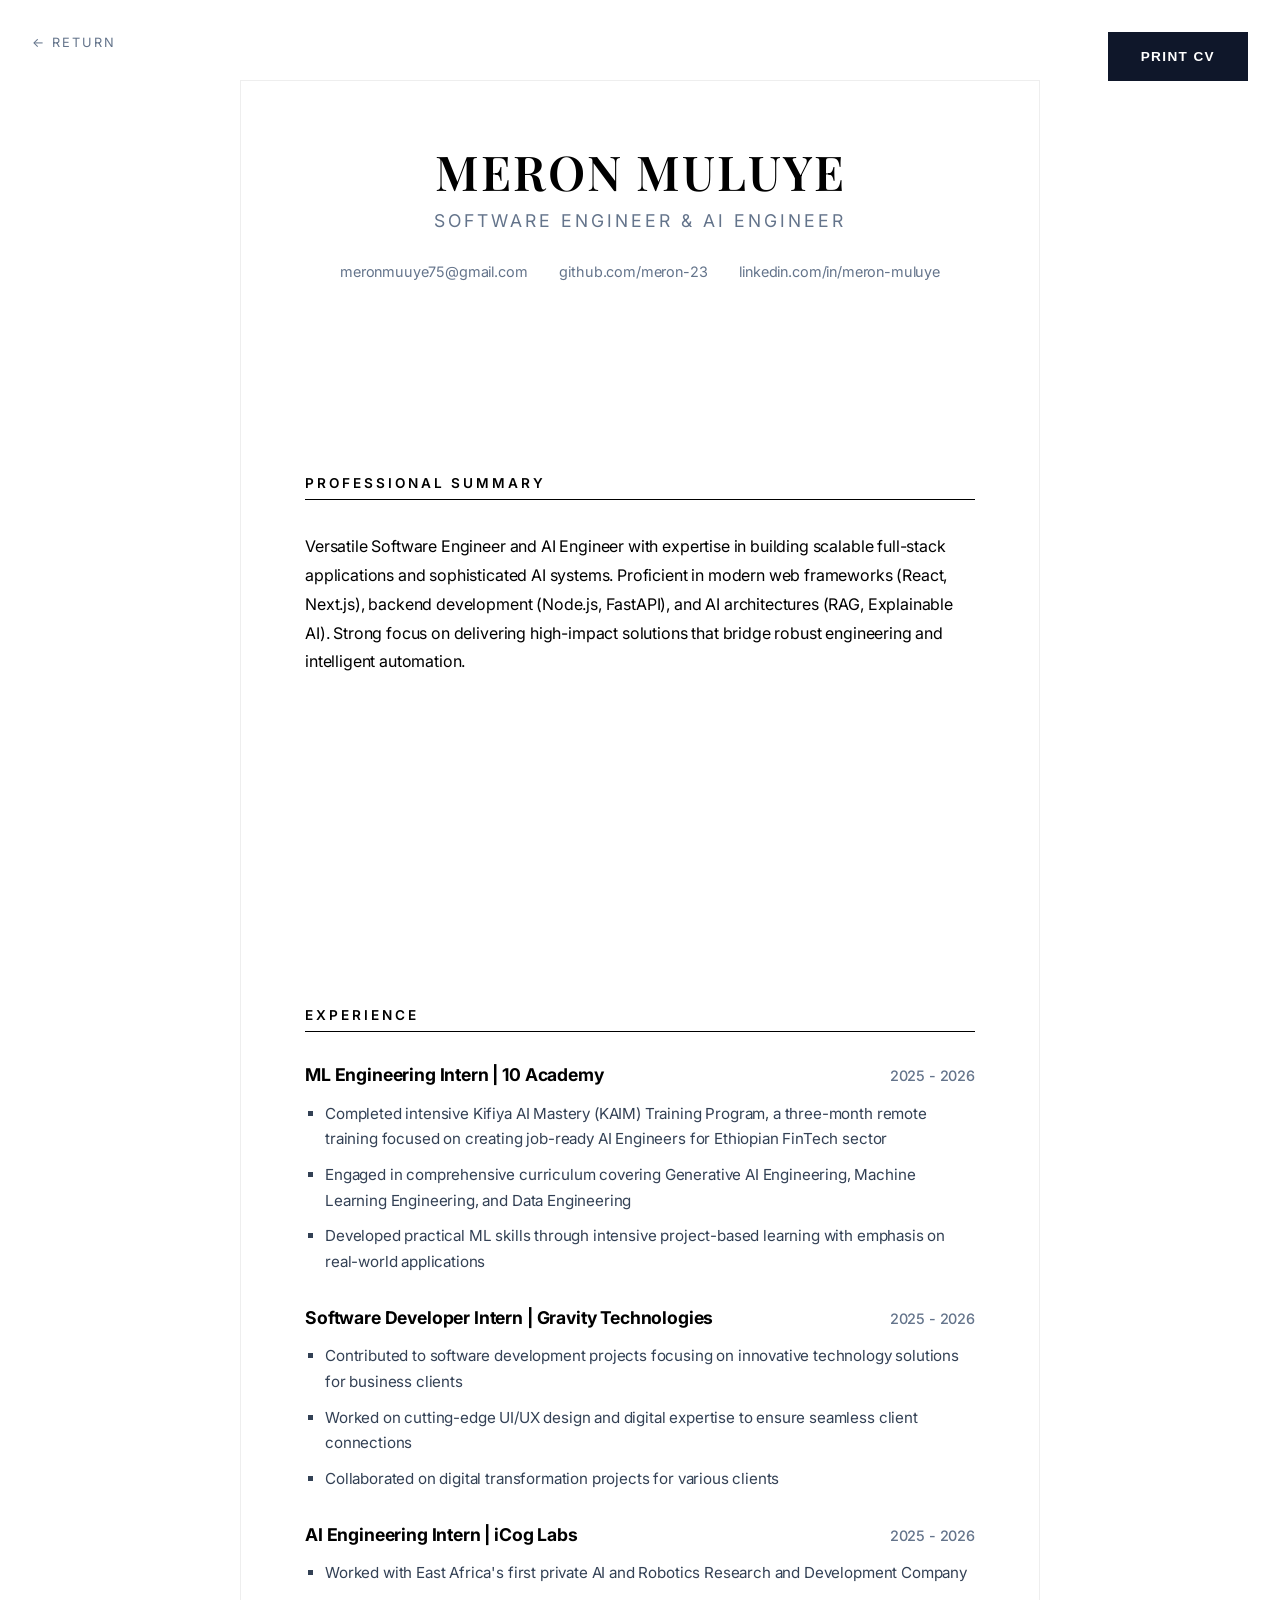
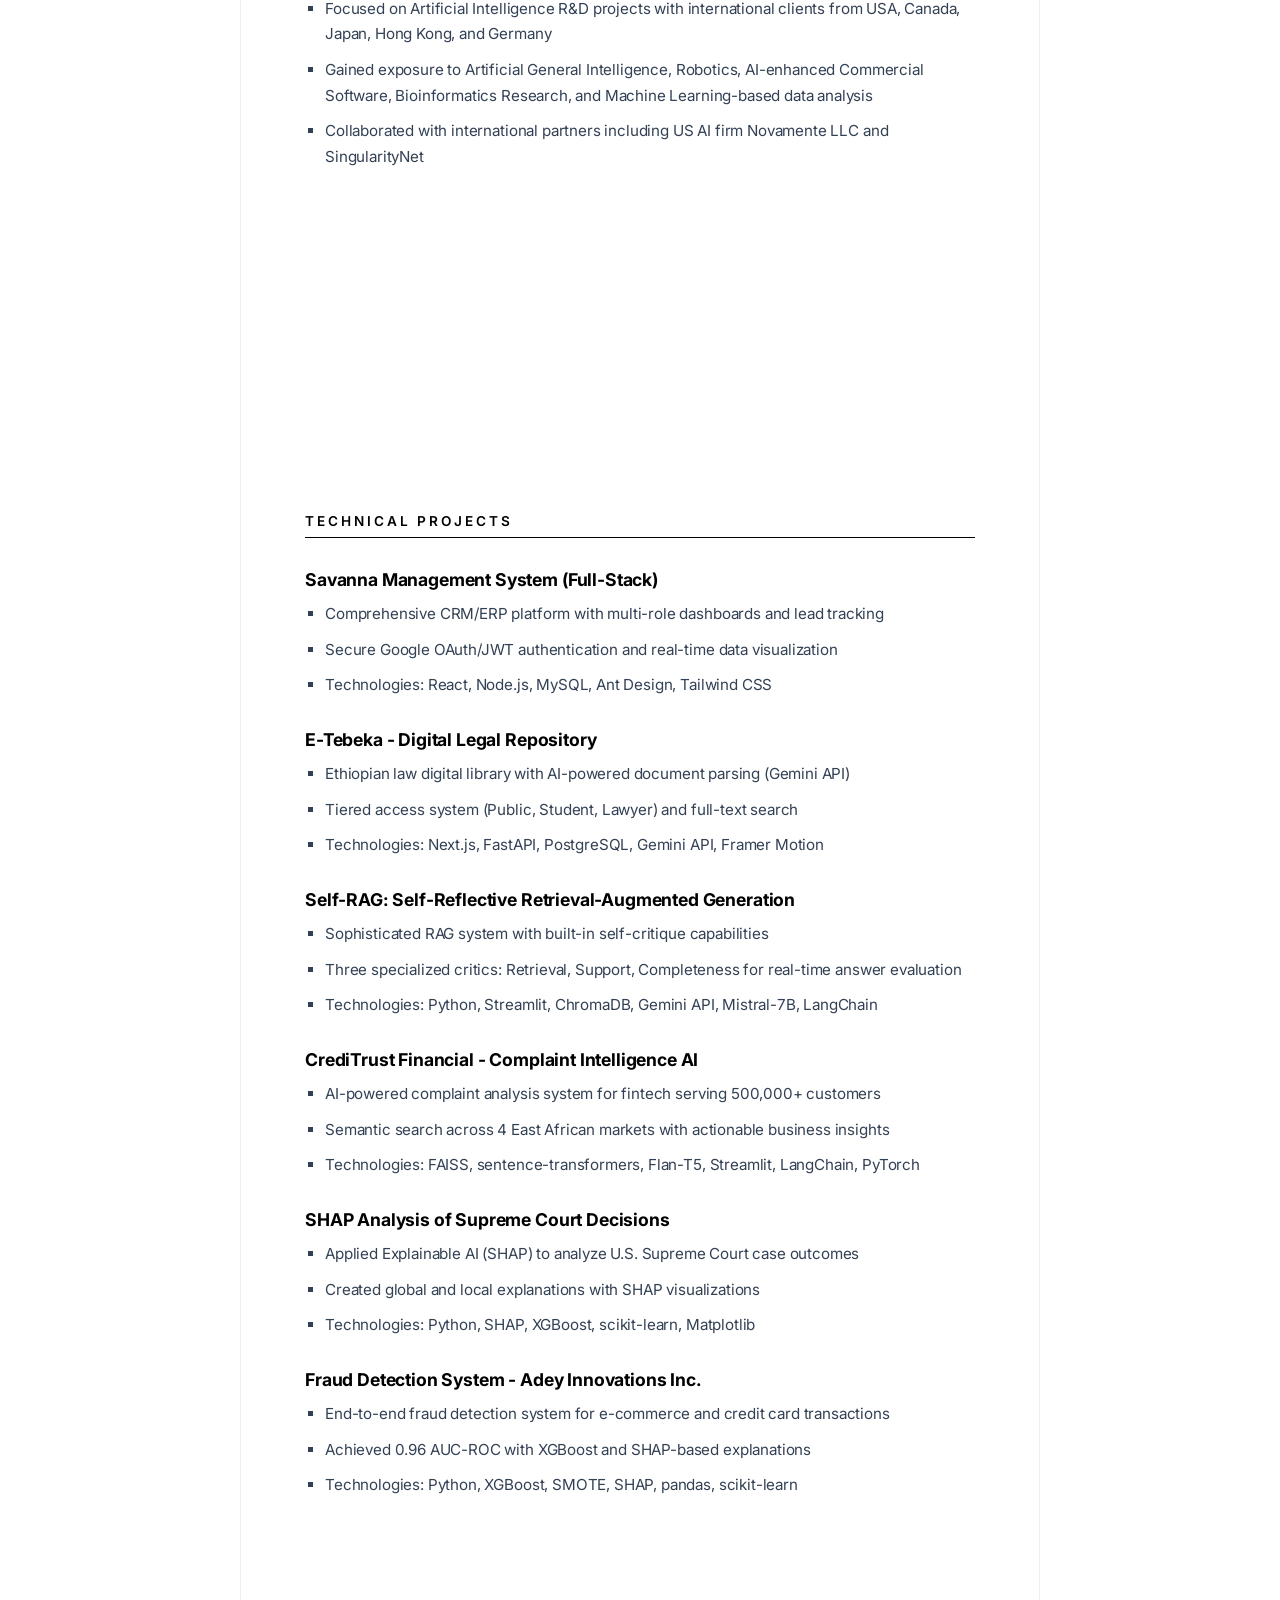
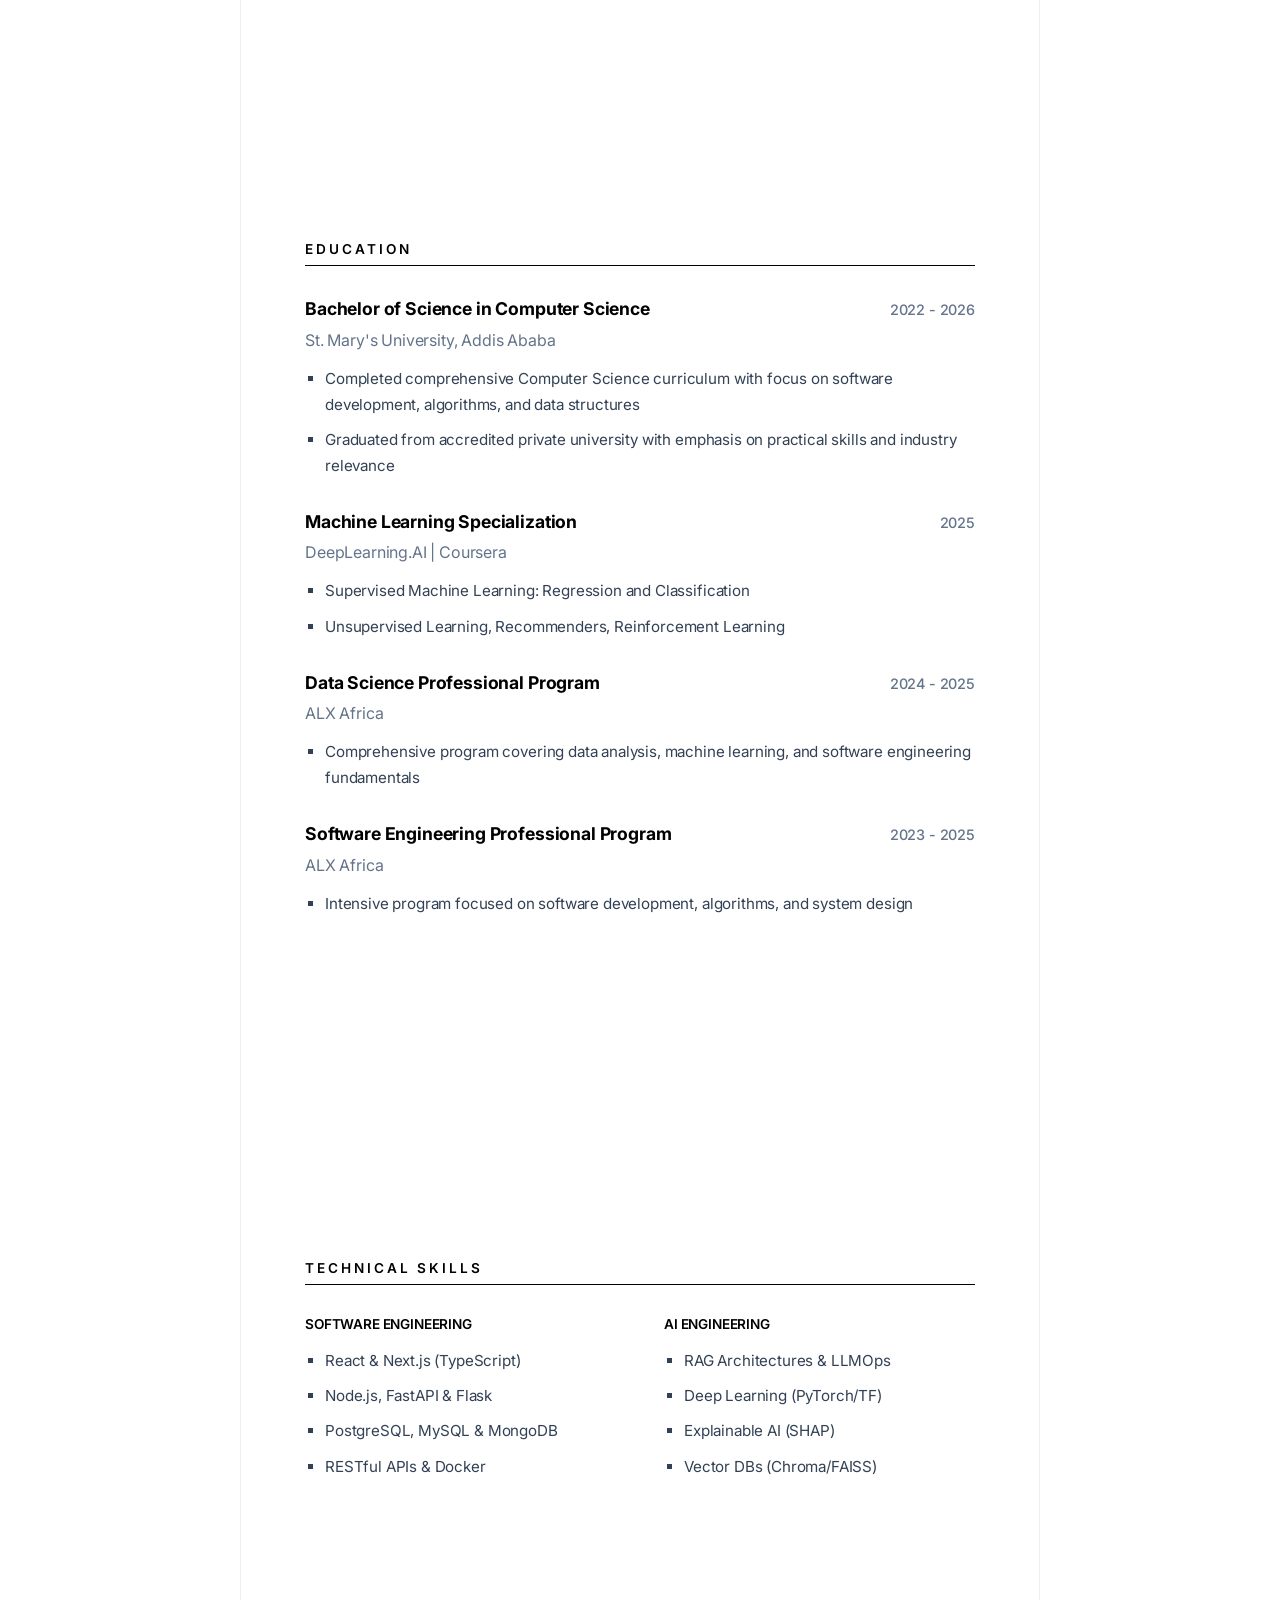
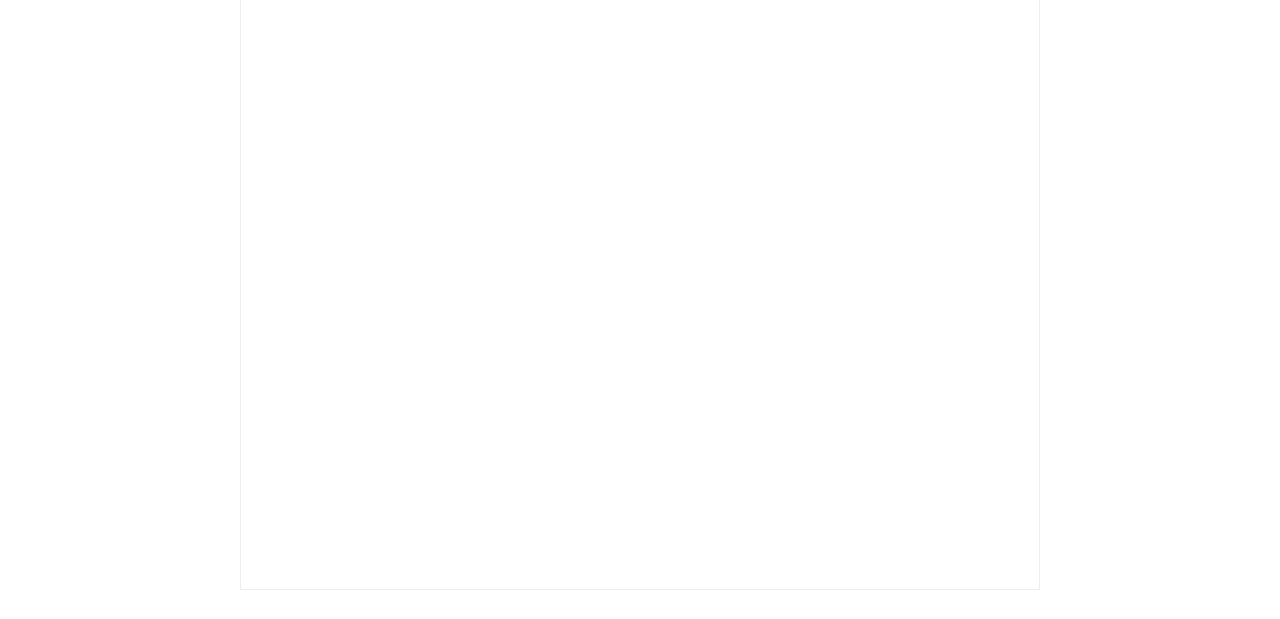
==== commit 87eabdf5: "added improvments" ====
--- a/resume.html
+++ b/resume.html
@@ -152,7 +152,7 @@
     <div class="cv-container">
         <header class="cv-header">
             <h1>MERON MULUYE</h1>
-            <span class="title">Machine Learning Engineer & Data Scientist</span>
+            <span class="title">Software Engineer & AI Engineer</span>
             <div class="cv-contact">
                 <span>meronmuuye75@gmail.com</span>
                 <span>github.com/meron-23</span>
@@ -162,10 +162,7 @@
 
         <section class="cv-section">
             <h2>Professional Summary</h2>
-            <p style="font-size: 1rem; line-height: 1.8;">Machine Learning Engineer and Data Scientist with expertise in
-                developing sophisticated AI systems, including self-reflective RAG architectures, fraud detection
-                models, and explainable AI applications. Proficient in the full ML lifecycle from data preprocessing to
-                deployment, with strong focus on model interpretability and business impact.</p>
+            <p style="font-size: 1rem; line-height: 1.8;">Versatile Software Engineer and AI Engineer with expertise in building scalable full-stack applications and sophisticated AI systems. Proficient in modern web frameworks (React, Next.js), backend development (Node.js, FastAPI), and AI architectures (RAG, Explainable AI). Strong focus on delivering high-impact solutions that bridge robust engineering and intelligent automation.</p>
         </section>
 
         <section class="cv-section">
@@ -220,6 +217,28 @@
             <h2>Technical Projects</h2>
             <div class="cv-item">
                 <div class="cv-item-header">
+                    <h3>Savanna Management System (Full-Stack)</h3>
+                </div>
+                <ul class="cv-list">
+                    <li>Comprehensive CRM/ERP platform with multi-role dashboards and lead tracking</li>
+                    <li>Secure Google OAuth/JWT authentication and real-time data visualization</li>
+                    <li>Technologies: React, Node.js, MySQL, Ant Design, Tailwind CSS</li>
+                </ul>
+            </div>
+
+            <div class="cv-item">
+                <div class="cv-item-header">
+                    <h3>E-Tebeka - Digital Legal Repository</h3>
+                </div>
+                <ul class="cv-list">
+                    <li>Ethiopian law digital library with AI-powered document parsing (Gemini API)</li>
+                    <li>Tiered access system (Public, Student, Lawyer) and full-text search</li>
+                    <li>Technologies: Next.js, FastAPI, PostgreSQL, Gemini API, Framer Motion</li>
+                </ul>
+            </div>
+
+            <div class="cv-item">
+                <div class="cv-item-header">
                     <h3>Self-RAG: Self-Reflective Retrieval-Augmented Generation</h3>
                 </div>
                 <ul class="cv-list">
@@ -327,23 +346,31 @@
             <h2>Technical Skills</h2>
             <div class="cv-grid">
                 <div>
-                    <h4>ML & AI</h4>
+                    <h4>Software Engineering</h4>
                     <ul class="cv-list">
-                        <li>Supervised/Unsupervised Learning</li>
-                        <li>Deep Learning & Neural Networks</li>
-                        <li>LLM & RAG Architectures</li>
+                        <li>React & Next.js (TypeScript)</li>
+                        <li>Node.js, FastAPI & Flask</li>
+                        <li>PostgreSQL, MySQL & MongoDB</li>
+                        <li>RESTful APIs & Docker</li>
+                    </ul>
+                </div>
+                <div>
+                    <h4>AI Engineering</h4>
+                    <ul class="cv-list">
+                        <li>RAG Architectures & LLMOps</li>
+                        <li>Deep Learning (PyTorch/TF)</li>
                         <li>Explainable AI (SHAP)</li>
+                        <li>Vector DBs (Chroma/FAISS)</li>
                     </ul>
                 </div>
-                <div>
-                    <h4>Programming</h4>
-                    <ul class="cv-list">
-                        <li>Python (Advanced) & SQL</li>
-                        <li>PyTorch & TensorFlow</li>
-                        <li>Scikit-learn & XGBoost</li>
-                        <li>Pandas, NumPy, Matplotlib</li>
-                    </ul>
-                </div>
+            </div>
+        </section>
+
+        <section class="connect reveal no-print" style="margin: 4rem -4rem -4rem; padding: 6rem 4rem;">
+            <div class="container">
+                <h2>Let's build the future together.</h2>
+                <p>I'm currently open to collaborative projects and full-time opportunities.</p>
+                <a href="mailto:meronmuuye75@gmail.com" class="btn btn-white">Get In Touch</a>
             </div>
         </section>
     </div>
--- a/assets/css/style.css
+++ b/assets/css/style.css
@@ -86,10 +86,9 @@
 }
 
 .container {
-    max-width: 1000px;
-    /* Slimmer for better readability */
+    max-width: 1600px; /* Expanded for full-width experience */
     margin: 0 auto;
-    padding: 0 2rem;
+    padding: 0 4rem; /* Increased padding for elegance on wide screens */
 }
 
 /* --- Navigation --- */
@@ -150,20 +149,101 @@
 
 /* --- Hero Section --- */
 .hero {
-    min-height: 100vh;
-    display: flex;
+    min-height: 80vh; 
+    display: flex;
+    align-items: flex-start; /* Changed from center to lift content */
+    padding: 140px 0 8rem 0; /* 140px on top (90px nav + 50px gap) */
+    position: relative;
+    overflow: hidden;
+}
+
+.hero-bg {
+    position: absolute;
+    top: 0;
+    left: 0;
+    width: 100%;
+    height: 100%;
+    z-index: -1;
+    background: 
+        radial-gradient(circle at 2px 2px, var(--border) 1px, transparent 0);
+    background-size: 40px 40px;
+    opacity: 0.3;
+}
+
+body.dark .hero-bg {
+    background: 
+        radial-gradient(circle at 2px 2px, rgba(255,255,255,0.05) 1px, transparent 0);
+    background-size: 40px 40px;
+    opacity: 1;
+}
+
+.hero .container {
+    max-width: 1600px;
+    margin: 0 auto;
+    padding: 0 4rem;
+    display: grid;
+    grid-template-columns: 1fr 1fr;
     align-items: center;
-    padding-top: 90px;
+    min-height: 80vh;
+    position: relative;
+    z-index: 10;
 }
 
 .hero-content {
-    max-width: 700px;
+    position: relative;
+    z-index: 10;
+}
+
+.hero-visual-wrapper {
+    position: absolute;
+    top: 0;
+    right: 0;
+    width: 50vw;
+    height: 100%;
+    clip-path: polygon(25% 0%, 100% 0%, 100% 100%, 0% 100%);
+    background: var(--bg-alt);
+    z-index: 1;
+    overflow: hidden;
+}
+
+.hero-visual-wrapper img {
+    width: 100%;
+    height: 100%;
+    object-fit: cover;
+    filter: brightness(0.95);
+    transition: var(--transition);
+}
+
+.hero-visual-wrapper:hover img {
+    transform: scale(1.02);
+}
+
+.hero-visual-wrapper::after {
+    content: '';
+    position: absolute;
+    width: 400px;
+    height: 400px;
+    background: radial-gradient(circle, var(--border) 0%, transparent 70%);
+    border-radius: 50%;
+    z-index: 1;
+    opacity: 0.5;
+}
+
+body.dark .hero-visual-wrapper::after {
+    background: radial-gradient(circle, rgba(255,255,255,0.05) 0%, transparent 70%);
+}
+
+@keyframes float {
+    0%, 100% { transform: translateY(0); }
+    50% { transform: translateY(-10px); }
 }
 
 .hero h1 {
-    font-size: clamp(3rem, 7vw, 5rem);
-    font-weight: 400;
+    font-size: clamp(3rem, 6vw, 4.5rem);
+    font-weight: 500;
     margin-bottom: 2rem;
+    letter-spacing: -0.03em;
+    line-height: 1.05;
 }
 
 .hero .subtitle {
@@ -179,6 +259,47 @@
     display: flex;
     gap: 2rem;
     margin-top: 3rem;
+}
+
+/* --- Scroll Indicator --- */
+.scroll-indicator {
+    position: absolute;
+    bottom: 3rem;
+    left: 50%;
+    transform: translateX(-50%);
+    display: flex;
+    flex-direction: column;
+    align-items: center;
+    gap: 1rem;
+    font-size: 0.7rem;
+    text-transform: uppercase;
+    letter-spacing: 0.3em;
+    color: var(--text-muted);
+    z-index: 2;
+}
+
+.mouse {
+    width: 20px;
+    height: 35px;
+    border: 2px solid var(--text-muted);
+    border-radius: 12px;
+    position: relative;
+}
+
+.wheel {
+    width: 2px;
+    height: 6px;
+    background: var(--text-muted);
+    position: absolute;
+    top: 6px;
+    left: 50%;
+    transform: translateX(-50%);
+    animation: scrollWheel 2s infinite;
+}
+
+@keyframes scrollWheel {
+    0% { transform: translate(-50%, 0); opacity: 1; }
+    100% { transform: translate(-50%, 15px); opacity: 0; }
 }
 
 .btn {
@@ -239,51 +360,74 @@
 /* --- Project Grid --- */
 .projects-list {
     display: grid;
-    grid-template-columns: 1fr;
-    gap: 4rem;
+    grid-template-columns: repeat(3, 1fr); /* 3 projects per line */
+    column-gap: 3rem; 
+    row-gap: 6rem;    
 }
 
 .project-item {
-    display: grid;
-    grid-template-columns: 1fr 1fr;
-    gap: 4rem;
-    align-items: center;
-    padding-bottom: 4rem;
-    border-bottom: 1px solid var(--border-thin);
-}
-
-.project-item:last-child {
-    border-bottom: none;
+    display: flex;
+    flex-direction: column;
+    background: var(--bg-light);
+    border: 1px solid var(--border-thin);
+    transition: var(--transition);
+    position: relative;
+    padding: 0;
+    overflow: hidden;
+}
+
+.project-item:hover {
+    transform: translateY(-8px);
+    box-shadow: 0 30px 60px rgba(0,0,0,0.05);
+    border-color: var(--border);
+}
+
+.project-index {
+    position: absolute;
+    top: 2rem;
+    left: 2rem;
+    font-size: 0.75rem;
+    letter-spacing: 0.2em;
+    color: var(--text-muted);
+    z-index: 10;
 }
 
 .project-visual {
     background: var(--bg-alt);
-    padding: 3rem;
-    border: 1px solid var(--border-thin);
+    padding: 0;
+    border: none;
+    aspect-ratio: 16/10;
+    overflow: hidden;
+    position: relative;
 }
 
 .project-visual img {
     width: 100%;
-    height: auto;
+    height: 100%;
     object-fit: cover;
-    opacity: 0.9;
-    transition: var(--transition);
-}
-
-.project-visual:hover img {
-    opacity: 1;
-    transform: scale(1.02);
+    opacity: 0.95;
+    transition: transform 0.6s cubic-bezier(0.16, 1, 0.3, 1);
+}
+
+.project-item:hover .project-visual img {
+    transform: scale(1.08);
+}
+
+.project-info {
+    padding: 2.5rem;
 }
 
 .project-info h3 {
-    font-size: 1.75rem;
-    margin-bottom: 1rem;
+    font-size: 1.5rem;
+    margin-bottom: 0.75rem;
+    font-weight: 500;
 }
 
 .project-info p {
     color: var(--text-muted);
-    font-size: 1rem;
-    margin-bottom: 2rem;
+    font-size: 0.95rem;
+    min-height: 4.5rem; /* Ensure consistent text height */
+    line-height: 1.6;
 }
 
 .project-tags {
@@ -291,20 +435,22 @@
     gap: 1rem;
     flex-wrap: wrap;
     margin-bottom: 2rem;
+    opacity: 0.8;
 }
 
 .tag {
-    font-size: 0.75rem;
+    font-size: 0.7rem;
     text-transform: uppercase;
     letter-spacing: 0.05em;
+    font-weight: 600;
     color: var(--text-muted);
 }
 
 /* --- Certifications --- */
 .certs-display {
     display: grid;
-    grid-template-columns: repeat(auto-fill, minmax(180px, 1fr));
-    gap: 2rem;
+    grid-template-columns: repeat(auto-fill, minmax(350px, 1fr)); /* Bigger certificates */
+    gap: 3rem;
 }
 
 .cert-thumbnail {
@@ -354,47 +500,105 @@
     color: var(--text-muted);
 }
 
-/* --- Timeline --- */
+/* --- Background / Timeline --- */
 .timeline-formal {
-    border-left: 1px solid var(--border);
+    position: relative;
+    max-width: 900px;
+    margin: 4rem auto 0 0;
     padding-left: 3rem;
+    border-left: 1px solid var(--border-thin);
 }
 
 .timeline-entry {
-    margin-bottom: 4rem;
     position: relative;
+    margin-bottom: 5rem;
 }
 
 .timeline-entry::before {
     content: '';
     position: absolute;
-    left: -3.35rem;
-    top: 0.5rem;
-    width: 10px;
-    height: 10px;
-    background: var(--primary);
-    border: 2px solid var(--bg-light);
+    left: calc(-3rem - 5px);
+    top: 0;
+    width: 9px;
+    height: 9px;
+    background: var(--bg-light);
+    border: 2px solid var(--primary);
+    border-radius: 50%;
+    z-index: 2;
+}
+
+.timeline-card {
+    background: var(--bg-alt);
+    padding: 3rem;
+    border: 1px solid var(--border-thin);
+    transition: var(--transition);
+}
+
+.timeline-card:hover {
+    border-color: var(--primary);
+    transform: translateX(10px);
+}
+
+.timeline-header {
+    display: flex;
+    justify-content: space-between;
+    align-items: flex-start;
+    margin-bottom: 2rem;
+}
+
+.timeline-org-info {
+    display: flex;
+    align-items: center;
+    gap: 1.5rem;
+}
+
+.timeline-org-logo {
+    width: 45px;
+    height: 45px;
+    object-fit: contain;
+    filter: grayscale(1);
+    transition: var(--transition);
+}
+
+.timeline-card:hover .timeline-org-logo {
+    filter: grayscale(0);
 }
 
 .timeline-year {
-    font-family: var(--font-serif);
+    font-size: 0.8rem;
+    letter-spacing: 0.1em;
+    color: var(--text-muted);
+}
+
+.timeline-role {
+    display: block;
     font-size: 1.25rem;
+    font-weight: 500;
     margin-bottom: 0.5rem;
-    display: block;
-}
-
-.timeline-role {
-    font-weight: 700;
-    font-size: 1.1rem;
-    margin-bottom: 0.25rem;
-    display: block;
-}
-
-.timeline-org {
-    color: var(--text-muted);
-    font-style: italic;
-    margin-bottom: 1rem;
-    display: block;
+}
+
+.timeline-org-name {
+    color: var(--primary);
+    font-size: 0.95rem;
+    font-weight: 600;
+}
+
+.timeline-highlights {
+    list-style: none;
+    margin-top: 1.5rem;
+}
+
+.timeline-highlights li {
+    font-size: 0.95rem;
+    color: var(--text-muted);
+    margin-bottom: 0.75rem;
+    display: flex;
+    gap: 1rem;
+}
+
+.timeline-highlights li::before {
+    content: '•';
+    color: var(--primary);
 }
 
 /* --- Footer --- */
@@ -412,9 +616,9 @@
 .hamburger {
     display: none;
     flex-direction: column;
-    justify-content: space-around;
-    width: 25px;
-    height: 18px;
+    justify-content: space-between;
+    width: 30px;
+    height: 14px;
     background: transparent;
     border: none;
     cursor: pointer;
@@ -423,111 +627,358 @@
 }
 
 .hamburger .bar {
-    width: 25px;
+    width: 100%;
     height: 2px;
     background-color: var(--text-main);
     transition: var(--transition);
 }
 
-/* --- Responsive --- */
-@media (max-width: 850px) {
-    section {
-        padding: 5rem 0;
-        /* Slightly reduced padding for mobile */
-    }
-
-    .hero h1 {
-        font-size: 2.8rem;
-    }
-
-    .section-title h2 {
-        font-size: 2.2rem;
-        margin-bottom: 2.5rem;
-    }
-
-    .project-visual {
-        display: none;
-    }
-
-    .project-item {
-        grid-template-columns: 1fr;
-        gap: 1.5rem;
-        padding-bottom: 3rem;
-    }
-
-    .skills-grid {
-        grid-template-columns: 1fr;
-    }
-
-    /* Mobile Nav Overlay */
-    .hamburger {
-        display: flex;
-    }
-
+/* --- Collaborations / Logos --- */
+.collabs {
+    padding: 4rem 0;
+    border-bottom: 1px solid var(--border-thin);
+}
+
+.logo-grid {
+    display: flex;
+    justify-content: center;
+    align-items: center;
+    gap: 6rem;
+    flex-wrap: wrap;
+    opacity: 0.6;
+    transition: var(--transition);
+}
+
+.logo-grid:hover {
+    opacity: 1;
+}
+
+.collab-logo {
+    height: 40px;
+    filter: grayscale(1);
+    transition: var(--transition);
+}
+
+.collab-logo:hover {
+    filter: grayscale(0);
+    transform: scale(1.05);
+}
+
+/* --- Technical Arsenal (Visual Skills) --- */
+.arsenal-grid {
+    display: grid;
+    grid-template-columns: repeat(auto-fit, minmax(300px, 1fr));
+    gap: 2rem;
+    margin-top: 2rem;
+}
+
+.arsenal-card {
+    background: rgba(var(--bg-light), 0.7);
+    backdrop-filter: blur(10px);
+    padding: 3rem;
+    border: 1px solid var(--border-thin);
+    transition: var(--transition);
+    position: relative;
+    overflow: hidden;
+    border-radius: 1.5rem;
+}
+
+body.dark .arsenal-card {
+    background: rgba(15, 23, 42, 0.7);
+}
+
+.skill-illustration {
+    width: 100px;
+    height: 100px;
+    margin-bottom: 3rem;
+    position: relative;
+    display: flex;
+    justify-content: center;
+    align-items: center;
+}
+
+/* Software Engineering Visual */
+.se-visual {
+    font-family: var(--font-serif);
+    font-size: 3rem;
+    font-weight: 700;
+}
+
+.code-bracket {
+    position: absolute;
+    color: var(--primary);
+    opacity: 0.8;
+    transition: var(--transition);
+}
+
+body.dark .code-bracket {
+    color: white;
+}
+
+.code-bracket:nth-child(1) { left: 0; transform: translateX(-10px); }
+.code-bracket:nth-child(2) { right: 0; transform: translateX(10px); }
+
+.code-stack {
+    width: 40px;
+    height: 4px;
+    background: var(--primary);
+    opacity: 0.2;
+    position: absolute;
+    bottom: 20px;
+}
+
+body.dark .code-stack { background: white; }
+
+/* AI Engineering Visual */
+.ai-visual .ai-core {
+    width: 40px;
+    height: 40px;
+    background: var(--primary);
+    border-radius: 50%;
+    filter: blur(20px);
+    opacity: 0.2;
+    animation: pulse 3s infinite;
+}
+
+body.dark .ai-visual .ai-core { background: white; }
+
+.ai-orbit {
+    position: absolute;
+    width: 60px;
+    height: 60px;
+    border: 1px dashed var(--primary);
+    border-radius: 50%;
+    animation: rotate 10s linear infinite;
+    opacity: 0.3;
+}
+
+body.dark .ai-orbit { border-color: white; }
+
+/* Infrastructure Visual */
+.server-blade {
+    width: 50px;
+    height: 15px;
+    border: 1px solid var(--primary);
+    position: absolute;
+    opacity: 0.4;
+    transition: var(--transition);
+}
+
+body.dark .server-blade { border-color: white; }
+
+.server-blade:nth-child(1) { transform: translateY(-10px) rotateX(45deg); }
+.server-blade:nth-child(2) { transform: translateY(10px) rotateX(45deg); }
+
+.arsenal-card:hover .code-bracket { transform: scale(1.1); }
+.arsenal-card:hover .server-blade { opacity: 1; transform: translateY(0) rotateX(0deg); }
+
+@keyframes rotate {
+    from { transform: rotate(0deg); }
+    to { transform: rotate(360deg); }
+}
+
+.arsenal-card::before {
+    content: '';
+    position: absolute;
+    top: 0;
+    left: 0;
+    width: 2px;
+    height: 0;
+    background: var(--primary);
+    transition: var(--transition);
+}
+
+.arsenal-card:hover {
+    transform: translateY(-5px);
+    border-color: var(--primary);
+}
+
+.arsenal-card:hover::before {
+    height: 100%;
+}
+
+.arsenal-card h4 {
+    font-family: var(--font-sans);
+    font-size: 0.85rem;
+    text-transform: uppercase;
+    letter-spacing: 0.1em;
+    margin-bottom: 1.5rem;
+    color: var(--text-main);
+}
+
+.arsenal-list {
+    list-style: none;
+    display: flex;
+    flex-direction: column;
+    gap: 0.75rem;
+}
+
+.arsenal-list li {
+    font-size: 0.95rem;
+    color: var(--text-muted);
+    display: flex;
+    align-items: center;
+    gap: 0.75rem;
+}
+
+.arsenal-list li::before {
+    content: '→';
+    font-size: 0.8rem;
+    color: var(--primary);
+}
+
+/* --- Connect Section --- */
+.connect {
+    text-align: center;
+    background: var(--primary);
+    color: white;
+    padding: 10rem 0;
+}
+
+body.dark .connect {
+    background: var(--bg-alt);
+    color: var(--text-main);
+}
+
+.connect h2 {
+    font-size: clamp(2.5rem, 5vw, 4rem);
+    margin-bottom: 2rem;
+}
+
+.connect p {
+    font-size: 1.25rem;
+    max-width: 600px;
+    margin: 0 auto 3rem;
+    opacity: 0.8;
+}
+
+.connect .btn-white {
+    background: white;
+    color: var(--primary);
+    border: 1px solid white;
+}
+
+body.dark .connect .btn-white {
+    background: var(--primary);
+    color: white;
+    border: 1px solid var(--primary);
+}
+
+/* --- Micro-animations --- */
+@keyframes fadeInUp {
+    from {
+        opacity: 0;
+        transform: translateY(20px);
+    }
+    to {
+        opacity: 1;
+        transform: translateY(0);
+    }
+}
+
+/* --- Staggered Reveals --- */
+.reveal:nth-child(1) { transition-delay: 0.1s; }
+.reveal:nth-child(2) { transition-delay: 0.2s; }
+.reveal:nth-child(3) { transition-delay: 0.3s; }
+.reveal:nth-child(4) { transition-delay: 0.4s; }
+
+.section-title.reveal {
+    transition-delay: 0s;
+}
+
+/* --- Responsive Updates --- */
+@media (max-width: 1200px) {
+    .hero .container {
+        gap: 8rem;
+    }
+    
+    .projects-list {
+        grid-template-columns: repeat(2, 1fr);
+    }
+}
+
+@media (max-width: 1000px) {
     .nav-links {
-        display: flex;
         position: fixed;
-        top: 0;
-        right: -100%;
+        top: 0; /* Changed from 90px to 0 for full-screen feel */
+        left: 0;
         width: 100%;
         height: 100vh;
         background: var(--bg-light);
+        display: flex !important; /* Force flex */
         flex-direction: column;
         justify-content: center;
         align-items: center;
-        gap: 3rem;
-        transition: 0.5s ease-in-out;
-        z-index: 1000;
-        padding-top: 90px;
+        gap: 2.5rem;
+        z-index: 2000; /* Higher than nav */
+        transform: translateX(100%); /* Slide from right instead */
+        transition: transform 0.4s cubic-bezier(0.16, 1, 0.3, 1);
+        opacity: 1;
+        pointer-events: none;
     }
 
     .nav-links.active {
-        right: 0;
-    }
-
-    .nav-links li {
-        opacity: 0;
-        transform: translateY(20px);
-        transition: 0.4s ease forwards;
-    }
-
-    .nav-links.active li {
-        opacity: 1;
-        transform: translateY(0);
-    }
-
-    /* Animation delay for links */
-    .nav-links.active li:nth-child(1) {
-        transition-delay: 0.1s;
-    }
-
-    .nav-links.active li:nth-child(2) {
-        transition-delay: 0.2s;
-    }
-
-    .nav-links.active li:nth-child(3) {
-        transition-delay: 0.3s;
-    }
-
-    .nav-links.active li:nth-child(4) {
-        transition-delay: 0.4s;
-    }
-
-    .nav-links.active li:nth-child(5) {
-        transition-delay: 0.5s;
-    }
-
-    /* Hamburger Animation to 'X' */
-    .hamburger.active .bar:nth-child(1) {
-        transform: translateY(6px) rotate(45deg);
-    }
-
-    .hamburger.active .bar:nth-child(2) {
-        opacity: 0;
-    }
-
-    .hamburger.active .bar:nth-child(3) {
-        transform: translateY(-6px) rotate(-45deg);
+        transform: translateX(0);
+        pointer-events: all;
+    }
+
+    .nav-links a {
+        font-size: 1.5rem; /* Larger links for mobile */
+    }
+
+    .hamburger {
+        display: flex;
+    }
+
+    .hamburger.active .bar:nth-child(1) { transform: translateY(6px) rotate(45deg); }
+    .hamburger.active .bar:nth-child(2) { opacity: 0; }
+    .hamburger.active .bar:nth-child(3) { transform: translateY(-6px) rotate(-45deg); }
+
+    .hero .container {
+        display: block;
+        text-align: left;
+        padding-top: 40px; /* Reduced from 100px */
+        min-height: auto;
+    }
+
+    .hero-visual-wrapper {
+        display: none !important; /* Eliminate hero image on mobile as requested */
+    }
+
+    .container {
+        padding: 0 2rem;
+    }
+}
+
+@media (max-width: 768px) {
+    .nav-links {
+        display: none; /* Mobile menu logic already exists in JS */
+    }
+
+    .projects-list {
+        grid-template-columns: 1fr;
+        gap: 4rem;
+    }
+
+    .hero h1 {
+        font-size: 3rem;
+    }
+
+    .section-title h2 {
+        font-size: 2.5rem;
+    }
+
+    .timeline-formal {
+        padding-left: 2rem;
+    }
+
+    .timeline-card {
+        padding: 2rem;
+    }
+
+    .timeline-header {
+        flex-direction: column;
+        gap: 1rem;
     }
 }
 
